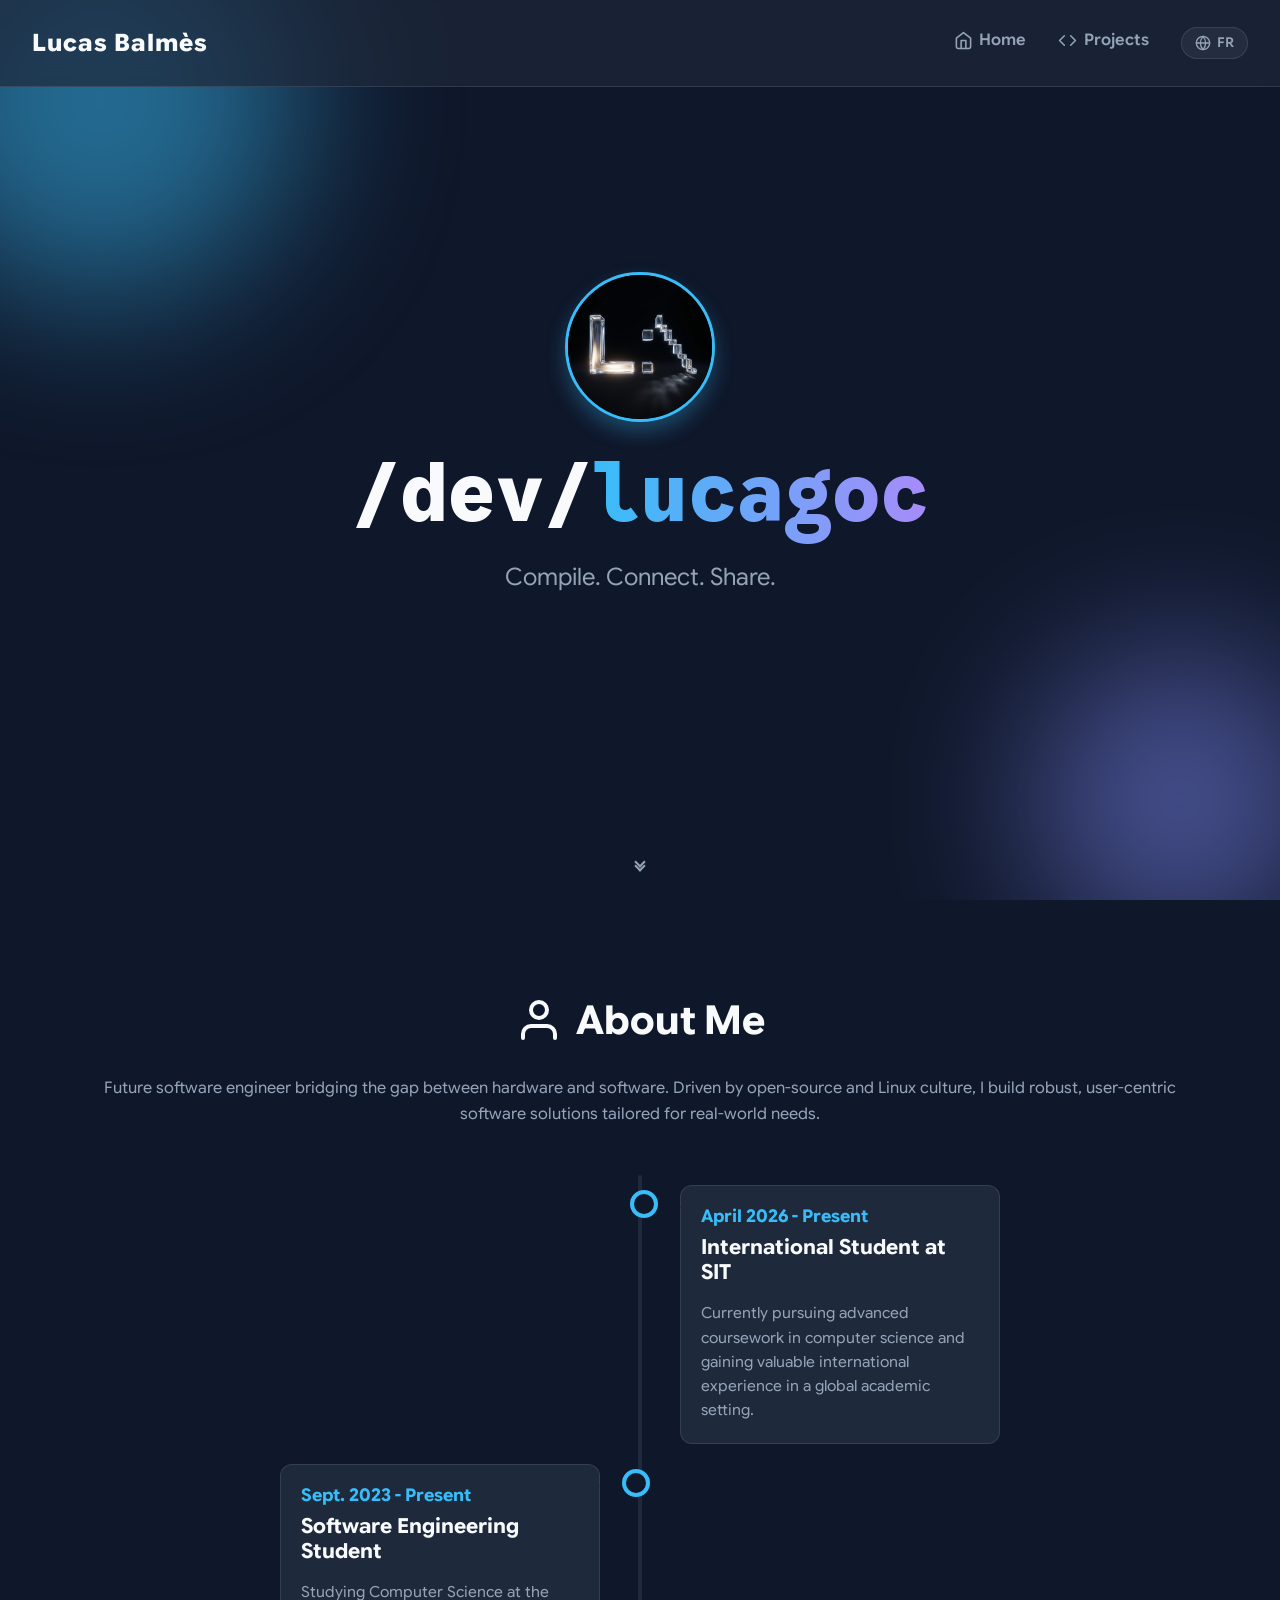
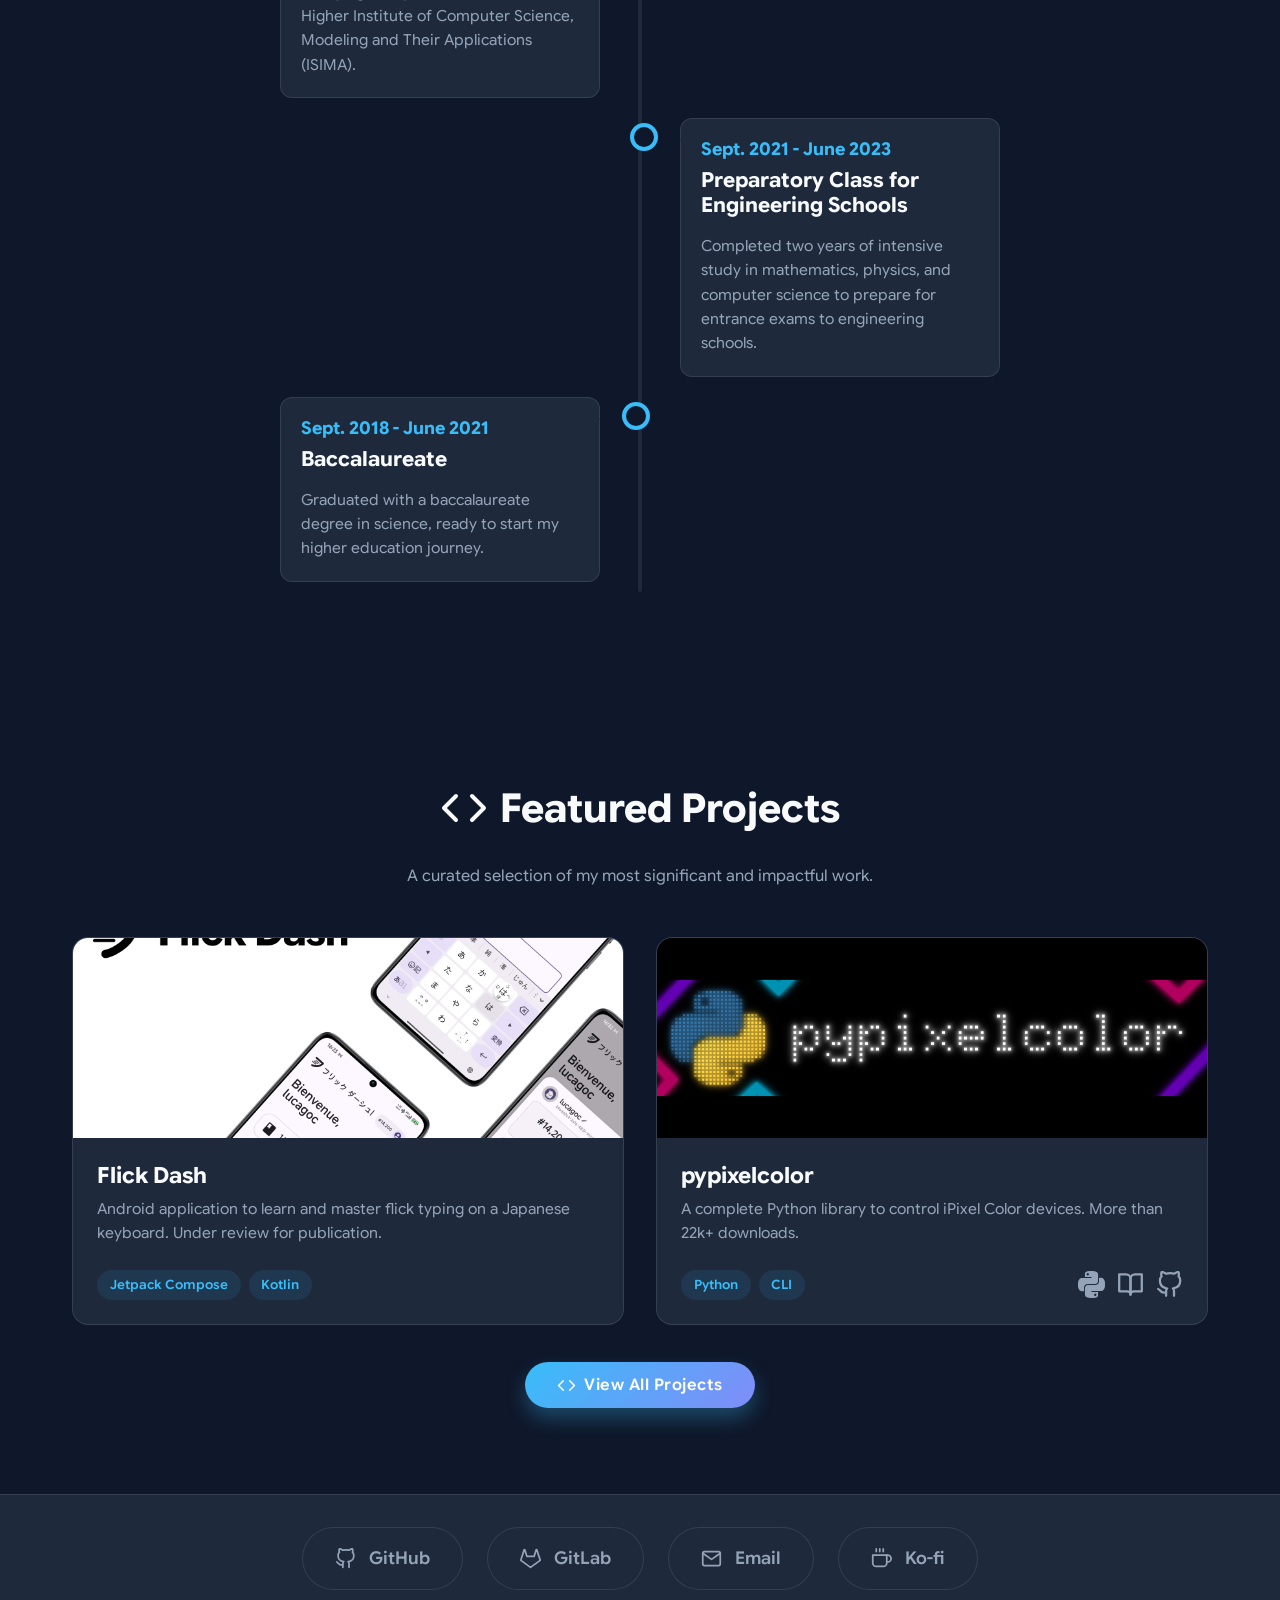
==== index.html @ 3e2747e8 "Removed footer" ====
<!DOCTYPE html>
<html lang="en">

<head>
    <meta charset="UTF-8">
    <meta name="viewport" content="width=device-width, initial-scale=1.0">
    <title>Lucas Balmès - Portfolio</title>
    <link rel="icon" type="image/png" href="assets/favicon/favicon.png">
    <link rel="stylesheet" href="assets/css/base.css">
    <link rel="stylesheet" href="assets/css/animations.css">
    <!-- Components -->
    <link rel="stylesheet" href="assets/css/components/icons.css">
    <link rel="stylesheet" href="assets/css/components/navbar.css">
    <link rel="stylesheet" href="assets/css/components/social-links.css">
    <link rel="stylesheet" href="assets/css/components/footer.css">
    <link rel="stylesheet" href="assets/css/components/button.css">
    <link rel="stylesheet" href="assets/css/components/arrows.css">
    <link rel="stylesheet" href="assets/css/components/timeline.css">
    <link rel="stylesheet" href="assets/css/components/project-card.css">
    <!-- Pages -->
    <link rel="stylesheet" href="assets/css/pages/home.css">
    <link rel="stylesheet" href="assets/css/pages/projects.css">
    <!-- Translation -->
    <script src="assets/js/i18n.js" defer></script>
</head>

<body>
    <header class="navbar">
        <a href="index.html" class="logo">Lucas Balmès</a>
        <nav>
            <ul class="nav-links">
                <li><a href="#hero"><span class="icon icon-home"></span><span data-i18n="nav-home">Home</span></a></li>
                <li><a href="projects.html"><span class="icon icon-projects"></span><span
                            data-i18n="nav-projects">Projects</span></a></li>
                <li>
                    <button id="lang-switch" class="lang-switch-btn" aria-label="Toggle language">
                        <span class="icon icon-globe"></span>
                        <span class="lang-text">FR</span>
                    </button>
                </li>
            </ul>
        </nav>
    </header>

    <main>
        <!-- HERO -->
        <section class="hero" id="hero">
            <div class="hero-content">
                <div class="profile-pic-container fade-in">
                    <div class="profile-pic-card">
                        <img src="assets/img/pfp.jpg" alt="Lucas Balmès Profile Picture" class="profile-pic front">
                        <img src="assets/img/grace.png" alt="Grace" class="profile-pic back">
                    </div>
                </div>
                <h1 class="fade-in">/dev/<span class="highlight">lucagoc</span>
                </h1>
                <p class="slide-up" data-i18n="hero-subtitle">Turning software into a playground where pixels meet
                    soldered circuits.</p>
            </div>

            <!-- Scroll Down Indicator -->
            <div class="scroll-down fade-in">
                <a href="#about" aria-label="Scroll Down">
                    <span class="arrows">
                        <span></span>
                        <span></span>
                    </span>
                </a>
            </div>

            <!-- Animated background elements -->
            <div class="bg-shape shape1"></div>
            <div class="bg-shape shape2"></div>
        </section>

        <!-- ABOUT ME -->
        <section id="about" class="section">
            <h2 class="section-title"><span class="icon icon-about"></span><span data-i18n="about-title">About Me</span>
            </h2>
            <p class="section-subtitle" data-i18n="about-subtitle">Software engineering student bridging the gap between
                raw hardware and elegant code. Powered by Linux, open-source values, and a serious arcade rhythm game
                addiction, I believe the best tech is accessible and shared. Whether I'm deep into system kernels or
                humanizing complex technical systems, I love to build cool, tactile stuff for real people, keeping the
                user at the heart of the experience.</p>
            <div class="timeline">
                <div class="timeline-item right">
                    <div class="timeline-content">
                        <h3 data-i18n="timeline-date-1">April 2026 - Present</h3>
                        <h4 data-i18n="timeline-title-1">International Student at SIT</h4>
                        <p data-i18n="timeline-desc-1">Currently pursuing advanced coursework in computer science and
                            gaining valuable international experience in a global academic setting.</p>
                    </div>
                </div>
                <div class="timeline-item left">
                    <div class="timeline-content">
                        <h3 data-i18n="timeline-date-2">Sept. 2023 - Present</h3>
                        <h4 data-i18n="timeline-title-2">Software Engineering Student</h4>
                        <p data-i18n="timeline-desc-2">Studying Computer Science at the Higher Institute of Computer
                            Science, Modeling and Their
                            Applications (ISIMA).</p>
                    </div>
                </div>
                <div class="timeline-item right">
                    <div class="timeline-content">
                        <h3 data-i18n="timeline-date-3">Sept. 2021 - June 2023</h3>
                        <h4 data-i18n="timeline-title-3">Preparatory Class for Engineering Schools</h4>
                        <p data-i18n="timeline-desc-3">Completed two years of intensive study in mathematics, physics,
                            and computer science to
                            prepare for entrance exams to engineering schools.</p>
                    </div>
                </div>
                <div class="timeline-item left">
                    <div class="timeline-content">
                        <h3 data-i18n="timeline-date-4">Sept. 2018 - June 2021</h3>
                        <h4 data-i18n="timeline-title-4">Baccalaureate</h4>
                        <p data-i18n="timeline-desc-4">Graduated with a baccalaureate degree in science, ready to start
                            my higher education journey.</p>
                    </div>
                </div>
            </div>
        </section>

        <!-- Featured Projects -->
        <section class="section">
            <h2 class="section-title"><span class="icon icon-projects"></span><span
                    data-i18n="featured-projects-title">Featured Projects</span></h2>
            <p class="section-subtitle" data-i18n="featured-projects-subtitle">A curated selection of my most
                significant and impactful work.</p>
            <div class="projects-grid">

                <!-- Flick Dash -->
                <div class="project-card">
                    <div class="project-image">
                        <img src="assets/img/projects/flick_dash.png" alt="Flick Dash application interface">
                    </div>
                    <div class="project-info">
                        <h3>Flick Dash</h3>
                        <p data-i18n="proj-flick-dash-desc">Android application to learn and master flick typing on
                            a Japanese keyboard. Under review for
                            publication.</p>
                        <div class="tags">
                            <span class="tag">Jetpack Compose</span>
                            <span class="tag">Kotlin</span>
                        </div>
                    </div>
                </div>

                <!-- Pypixelcolor -->
                <div class="project-card">
                    <div class="project-image">
                        <img src="assets/img/projects/pypixelcolor.png" alt="Pypixelcolor project banner">
                    </div>
                    <div class="project-info">
                        <h3>pypixelcolor</h3>
                        <p data-i18n="proj-pypixelcolor-desc">A complete Python library to control iPixel Color devices.
                            More than 22k+ downloads.</p>
                        <div class="tags">
                            <span class="tag">Python</span>
                            <span class="tag">CLI</span>
                            <a href="https://pypi.org/project/pypixelcolor/" target="_blank" rel="noopener noreferrer"
                                class="project-link" aria-label="PyPI"><span class="icon icon-python"></span></a>
                            <a href="https://lucagoc.github.io/pypixelcolor/main/" target="_blank"
                                rel="noopener noreferrer" class="project-link" aria-label="Documentation"><span
                                    class="icon icon-book"></span></a>
                            <a href="https://github.com/lucagoc/pypixelcolor" target="_blank" rel="noopener noreferrer"
                                class="project-link" aria-label="View project"><span
                                    class="icon icon-github"></span></a>
                        </div>
                    </div>
                </div>

            </div>
            <div class="action-container">
                <a href="projects.html" class="btn primary"><span class="icon icon-projects"></span><span
                        data-i18n="view-all-projects">View All Projects</span></a>
            </div>
        </section>
    </main>

    <!-- FOOTER -->
    <footer id="contact">
        <div class="links-grid">
            <a href="https://github.com/lucagoc" class="social-link github">
                <span class="icon icon-github"></span>
                <span class="text">GitHub</span>
            </a>
            <a href="https://gitlab.com/lucagoc" class="social-link gitlab">
                <span class="icon icon-gitlab"></span>
                <span class="text">GitLab</span>
            </a>
            <a href="mailto:lucagoc@pm.me" class="social-link email">
                <span class="icon icon-email"></span>
                <span class="text">Email</span>
            </a>
            <a href="https://ko-fi.com/lucagoc" class="social-link kofi">
                <span class="icon icon-kofi"></span>
                <span class="text">Ko-fi</span>
            </a>
        </div>
    </footer>
</body>

</html>
---- assets/css/base.css ----
@font-face {
    font-family: 'Google Sans Flex';
    src: url('../GoogleSansFlex.ttf') format('truetype');
    font-weight: 100 1000;
    font-style: normal;
    font-display: swap;
}

@font-face {
    font-family: 'Google Sans Code';
    src: url('../GoogleSansCode.ttf') format('truetype');
    font-style: normal;
    font-display: swap;
}


:root {
    /* Color palet */
    --bg-color: #0f172a;
    --surface-color: #1e293b;
    --surface-hover: #334155;
    --text-primary: #f8fafc;
    --text-secondary: #94a3b8;
    --accent-color: #38bdf8;
    --gradient-1: linear-gradient(135deg, #38bdf8, #818cf8);
    --gradient-text: linear-gradient(to right, #38bdf8, #a78bfa);

    /* Glass effects */
    --glass-bg: rgba(30, 41, 59, 0.7);
    --glass-border: rgba(255, 255, 255, 0.1);

    /* Main transition animation */
    --transition: all 0.3s cubic-bezier(0.4, 0, 0.2, 1);
    
    /* Font */
    --font-main: 'Google Sans Flex', -apple-system, BlinkMacSystemFont, 'Segoe UI', Roboto, Helvetica, Arial, sans-serif;
}

* {
    margin: 0;
    padding: 0;
    box-sizing: border-box;
}

html {
    scroll-behavior: smooth;
}

body {
    font-family: var(--font-main);
    background-color: var(--bg-color);
    color: var(--text-primary);
    line-height: 1.6;
    overflow-x: hidden;
}

h1,
h2,
h3,
h4 {
    line-height: 1.2;
    margin-bottom: 1rem;
}

a {
    text-decoration: none;
    color: inherit;
    transition: var(--transition);
}

.highlight {
    background: linear-gradient(to right, var(--accent-color, #38bdf8), #a78bfa, var(--accent-color, #38bdf8));
    background-size: 200% auto;
    -webkit-background-clip: text;
    -webkit-text-fill-color: transparent;
    background-clip: text;
    animation: gradientShift 6s linear infinite reverse;
}

@keyframes gradientShift {
    0% {
        background-position: 0% center;
    }
    100% {
        background-position: 200% center;
    }
}

.section {
    padding: 6rem 2rem;
    max-width: 1200px;
    margin: 0 auto;
}

.section-title {
    font-size: 2.5rem;
    text-align: center;
    margin: 0 auto 4rem auto;
    display: flex;
    align-items: center;
    gap: 0.8rem;
    justify-content: center;
    width: fit-content;
}

/* Utility classes */
.page-content {
    padding-top: 100px;
}

.action-container {
    text-align: center;
    margin-top: 3rem;
}

.section-subtitle {
    text-align: center;
    color: var(--text-secondary);
    margin-top: -2rem;
    margin-bottom: 3rem;
}
---- assets/css/animations.css ----
/* Global Animations */
@keyframes float {
    0% {
        transform: translateY(0px);
    }
    100% {
        transform: translateY(300px);
    }
}

@keyframes fadeIn {
    from {
        opacity: 0;
    }
    to {
        opacity: 1;
    }
}

@keyframes slideUp {
    from {
        opacity: 0;
        transform: translateY(30px);
    }
    to {
        opacity: 1;
        transform: translateY(0);
    }
}

.fade-in {
    animation: fadeIn 1.5s cubic-bezier(0.4, 0, 0.2, 1) forwards;
}

.slide-up {
    opacity: 0;
    animation: slideUp 1s cubic-bezier(0.4, 0, 0.2, 1) 0.5s forwards;
}
---- assets/css/components/icons.css ----
/* Icon styles */
.icon {
    display: inline-block;
    width: 1.2em;
    height: 1.2em;
    background-color: currentColor;
    -webkit-mask: var(--icon-url) no-repeat center / contain;
    mask: var(--icon-url) no-repeat center / contain;
    vertical-align: middle;
}

.btn .icon {
    margin-right: 0.5rem;
}

.icon-home { --icon-url: url('../../icons/home.svg'); }
.icon-projects { --icon-url: url('../../icons/code.svg'); }
.icon-hobbies { --icon-url: url('../../icons/palette.svg'); }
.icon-about { --icon-url: url('../../icons/user.svg'); }
.icon-github { --icon-url: url('../../icons/github.svg'); }
.icon-gitlab { --icon-url: url('../../icons/gitlab.svg'); }
.icon-email { --icon-url: url('../../icons/mail.svg'); }
.icon-kofi { --icon-url: url('../../icons/coffee.svg'); }
.icon-blog { --icon-url: url('../../icons/pen.svg'); }
.icon-gamepad { --icon-url: url('../../icons/play.svg'); }
.icon-terminal { --icon-url: url('../../icons/terminal.svg'); }
.icon-edit { --icon-url: url('../../icons/edit.svg'); }
.icon-camera { --icon-url: url('../../icons/camera.svg'); }
.icon-zap { --icon-url: url('../../icons/zap.svg'); }
.icon-book { --icon-url: url('../../icons/book.svg'); }
.icon-music { --icon-url: url('../../icons/music.svg'); }
.icon-file { --icon-url: url('../../icons/file.svg'); }
.icon-python { --icon-url: url('../../icons/python.svg'); }
.icon-youtube { --icon-url: url('../../icons/youtube.svg'); }
.icon-globe { --icon-url: url('../../icons/globe.svg'); }
---- assets/css/components/navbar.css ----
/* Navigation */
.navbar {
    position: fixed;
    top: 0;
    left: 0;
    width: 100%;
    padding: 1.5rem 2rem;
    display: flex;
    justify-content: space-between;
    align-items: center;
    background: var(--glass-bg);
    backdrop-filter: blur(10px);
    -webkit-backdrop-filter: blur(10px);
    border-bottom: 1px solid var(--glass-border);
    z-index: 1000;
}

.logo {
    font-size: 1.5rem;
    font-weight: 800;
    color: var(--text-primary);
    letter-spacing: 1px;
}

.nav-links {
    list-style: none;
    display: flex;
    gap: 2rem;
    align-items: center;
}

.nav-links a {
    font-weight: 600;
    color: var(--text-secondary);
    position: relative;
    display: inline-flex;
    align-items: center;
    gap: 0.4rem;
}

.nav-links a:hover {
    color: var(--text-primary);
}

.nav-links a::after {
    content: '';
    position: absolute;
    bottom: -5px;
    left: 0;
    width: 0;
    height: 2px;
    background: var(--accent-color);
    transition: var(--transition);
}

.nav-links a:hover::after {
    width: 100%;
}

.lang-switch-btn {
    background: rgba(255, 255, 255, 0.05);
    border: 1px solid var(--glass-border);
    border-radius: 20px;
    padding: 0.4rem 0.8rem;
    cursor: pointer;
    font-weight: 600;
    color: var(--text-secondary);
    display: inline-flex;
    align-items: center;
    gap: 0.4rem;
    font-family: inherit;
    font-size: 0.85rem;
    transition: var(--transition);
}

.lang-switch-btn:hover {
    color: var(--text-primary);
    background: rgba(255, 255, 255, 0.1);
    border-color: var(--accent-color);
    box-shadow: 0 0 10px rgba(56, 189, 248, 0.2);
    transform: translateY(-1px);
}


@media screen and (max-width: 768px) {
    .navbar {
        flex-direction: column;
        gap: 1rem;
        padding: 1rem;
    }

    .nav-links {
        gap: 1rem;
        font-size: 0.9rem;
    }
}
---- assets/css/components/social-links.css ----
/* External Links Section */
.links-grid {
    display: flex;
    flex-wrap: wrap;
    justify-content: center;
    gap: 1.5rem;
}

.social-link {
    display: flex;
    align-items: center;
    gap: 0.8rem;
    padding: 1rem 2rem;
    background: var(--surface-color);
    border-radius: 50px;
    font-weight: 600;
    font-size: 1.1rem;
    border: 1px solid var(--glass-border);
    overflow: hidden;
    position: relative;
    z-index: 1;
}

.social-link::before {
    content: '';
    position: absolute;
    top: 0;
    left: 0;
    width: 0;
    height: 100%;
    background: var(--gradient-1);
    z-index: -1;
    transition: width 0.3s ease;
}

.social-link:hover::before {
    width: 100%;
}

.social-link:hover {
    color: white;
    border-color: transparent;
    transform: translateY(-3px);
    box-shadow: 0 10px 20px rgba(0, 0, 0, 0.2);
}

@media screen and (max-width: 768px) {
    .social-link {
        width: 100%;
        justify-content: center;
    }
}
---- assets/css/components/footer.css ----
footer {
    text-align: center;
    padding: 2rem;
    background: var(--surface-color);
    border-top: 1px solid var(--glass-border);
    color: var(--text-secondary);
}
---- assets/css/components/button.css ----
/* Button Component */
.btn {
    padding: 0.8rem 2rem;
    border-radius: 50px;
    font-weight: 600;
    letter-spacing: 0.5px;
    cursor: pointer;
    border: none;
}

.btn.primary {
    background: var(--gradient-1);
    color: white;
    box-shadow: 0 10px 20px rgba(56, 189, 248, 0.3);
}

.btn.primary:hover {
    transform: translateY(-3px);
    box-shadow: 0 15px 25px rgba(56, 189, 248, 0.4);
}
---- assets/css/components/arrows.css ----
.scroll-down {
    position: absolute;
    bottom: 2rem;
    left: 50%;
    transform: translateX(-50%);
    display: flex;
    flex-direction: column;
    align-items: center;
    gap: 0.5rem;
    z-index: 10;
}

@keyframes arrows-bounce {
    0%, 100% {
        transform: rotate(45deg) translate(0, 0);
        opacity: 0.3;
        border-color: var(--text-secondary);
    }
    50% {
        transform: rotate(45deg) translate(2px, 2px);
        opacity: 1;
        border-color: var(--accent-color);
    }
}

.arrows {
    display: flex;
    flex-direction: column;
    align-items: center;
}

.arrows span {
    display: block;
    width: 8px;
    height: 8px;
    border-right: 2px solid var(--text-secondary);
    border-bottom: 2px solid var(--text-secondary);
    transform: rotate(45deg);
    margin: -2px;
    animation: arrows-bounce 1.6s ease-in-out infinite;
}

.arrows span:nth-child(2) {
    animation-delay: 0.2s;
}
---- assets/css/components/timeline.css ----
/* About - Timeline Section */
.timeline {
    position: relative;
    max-width: 800px;
    margin: 0 auto;
}

/* Center Line */
.timeline::after {
    content: '';
    position: absolute;
    width: 4px;
    background: var(--surface-color);
    top: 0;
    bottom: 0;
    left: 50%;
    margin-left: -2px;
    border-radius: 2px;
}

.timeline-item {
    padding: 10px 40px;
    position: relative;
    background-color: inherit;
    width: 50%;
}

/* Dots */
.timeline-item::after {
    content: '';
    position: absolute;
    width: 20px;
    height: 20px;
    right: -10px;
    background-color: var(--bg-color);
    border: 4px solid var(--accent-color);
    top: 15px;
    border-radius: 50%;
    z-index: 1;
    transition: var(--transition);
}

.left {
    left: 0;
}

.right {
    left: 50%;
}

.left::before {
    content: "";
    height: 0;
    position: absolute;
    top: 22px;
    width: 0;
    z-index: 1;
    right: 30px;
    border: 10px solid transparent;
    border-left-color: var(--surface-color);
}

.right::before {
    content: "";
    height: 0;
    position: absolute;
    top: 22px;
    width: 0;
    z-index: 1;
    left: 30px;
    border: 10px solid transparent;
    border-right-color: var(--surface-color);
}

.right::after {
    left: -10px;
}

.timeline-content {
    padding: 20px;
    background-color: var(--surface-color);
    border-radius: 12px;
    border: 1px solid var(--glass-border);
    transition: var(--transition);
}

.timeline-content:hover {
    transform: translateY(-5px);
    box-shadow: 0 10px 30px rgba(0, 0, 0, 0.3);
    border-color: var(--accent-color);
}

.timeline-item:hover::after {
    background-color: var(--accent-color);
    box-shadow: 0 0 15px var(--accent-color);
}

.timeline-content h3 {
    color: var(--accent-color);
    font-size: 1.1rem;
    margin-bottom: 0.5rem;
}

.timeline-content h4 {
    font-size: 1.3rem;
    margin-bottom: 1rem;
}

.timeline-content p {
    color: var(--text-secondary);
    font-size: 0.95rem;
}

@media screen and (max-width: 768px) {
    .timeline::after {
        left: 31px;
    }

    .timeline-item {
        width: 100%;
        padding-left: 70px;
        padding-right: 25px;
    }

    .timeline-item::before {
        left: 60px;
        border: 10px solid transparent;
        border-right-color: var(--surface-color);
    }

    .left::after,
    .right::after {
        left: 21px;
    }

    .right {
        left: 0%;
    }
}
---- assets/css/components/project-card.css ----
/* Project Card */
.project-card {
    display: flex;
    flex-direction: column;
    height: 100%;
    background: var(--surface-color);
    border-radius: 16px;
    overflow: hidden;
    border: 1px solid var(--glass-border);
    transition: var(--transition);
}

.project-card:hover {
    transform: translateY(-10px);
    box-shadow: 0 20px 40px rgba(0, 0, 0, 0.4);
    border-color: rgba(56, 189, 248, 0.3);
}

.project-image {
    width: 100%;
    height: 200px;
    background: #2a364b;
    display: flex;
    align-items: center;
    justify-content: center;
    color: var(--text-secondary);
    font-style: italic;
    overflow: hidden;
}

.project-image img {
    width: 100%;
    height: 100%;
    object-fit: cover;
    transition: transform 0.5s ease;
}

.project-card:hover .project-image img {
    transform: scale(1.05);
}

.project-info {
    padding: 1.5rem;
    display: flex;
    flex-direction: column;
    flex-grow: 1;
}

.project-info h3 {
    font-size: 1.4rem;
    margin: 0 0 0.5rem 0;
}

.project-link {
    color: var(--text-secondary);
    transition: var(--transition);
    display: flex;
    align-items: center;
    justify-content: center;
    font-size: 1.4rem;
}

.project-link:first-of-type {
    margin-left: auto;
}

.project-link ~ .project-link {
    margin-left: 0.25rem;
}

.project-link:hover {
    color: var(--accent-color);
}

.project-info p {
    color: var(--text-secondary);
    font-size: 0.95rem;
    margin: 0 0 1.5rem 0;
}

.tags {
    display: flex;
    gap: 0.5rem;
    flex-wrap: wrap;
    align-items: center;
    margin-top: auto;
}

.tag {
    background: rgba(56, 189, 248, 0.1);
    color: var(--accent-color);
    padding: 0.3rem 0.8rem;
    border-radius: 20px;
    font-size: 0.8rem;
    font-weight: 600;
}

/* Blurred Confidential Projects */
.project-card.blurred {
    position: relative;
    pointer-events: none;
    user-select: none;
}

.project-card.blurred .project-image,
.project-card.blurred .project-info {
    filter: blur(10px);
    opacity: 0.5;
}

.project-badge {
    display: none;
}

.project-card.blurred .project-badge {
    display: flex;
    align-items: center;
    justify-content: center;
    position: absolute;
    top: 50%;
    left: 50%;
    transform: translate(-50%, -50%);
    z-index: 10;
    background: rgba(15, 23, 42, 0.9);
    color: var(--text-primary);
    padding: 0.6rem 1.2rem;
    border-radius: 30px;
    font-size: 0.85rem;
    font-weight: 700;
    border: 1px solid rgba(255, 255, 255, 0.1);
    box-shadow: 0 4px 15px rgba(0, 0, 0, 0.5);
    letter-spacing: 0.05em;
    text-transform: uppercase;
    white-space: nowrap;
}
---- assets/css/pages/home.css ----
/* Hero Section */
.hero {
    min-height: 100vh;
    display: flex;
    align-items: center;
    justify-content: center;
    padding: 0 2rem;
    position: relative;
    overflow: hidden;
}

.hero-content {
    text-align: center;
    z-index: 10;
}

.profile-pic-container {
    width: 150px;
    height: 150px;
    margin: 0 auto 1.5rem auto;
    perspective: 1000px;
}

.profile-pic-card {
    width: 100%;
    height: 100%;
    position: relative;
    transform-style: preserve-3d;
    transition: transform 0.6s cubic-bezier(0.4, 0, 0.2, 1);
    cursor: pointer;
}

.profile-pic-card.flipped {
    transform: rotateY(180deg);
}

.profile-pic {
    width: 100% !important;
    height: 100% !important;
    border-radius: 50%;
    object-fit: cover;
    border: 3px solid var(--accent-color, #38bdf8);
    box-shadow: 0 10px 20px rgba(56, 189, 248, 0.3);
    position: absolute;
    top: 0;
    left: 0;
    backface-visibility: hidden;
    -webkit-backface-visibility: hidden;
    margin-bottom: 0 !important;
}

.profile-pic.front {
    z-index: 2;
    transform: rotateY(0deg);
}

.profile-pic.back {
    transform: rotateY(180deg);
}

.hero h1 {
    font-family: 'Google Sans Code', monospace;
    font-size: clamp(3rem, 8vw, 5rem);
    font-weight: 800;
}

.hero p {
    font-size: clamp(1.2rem, 3vw, 1.5rem);
    color: var(--text-secondary);
    margin-bottom: 2rem;
}

/* Background Shapes */
.bg-shape {
    position: absolute;
    border-radius: 50%;
    filter: blur(80px);
    z-index: 1;
    opacity: 0.5;
    animation: float 10s infinite alternate ease-in-out;
}

.shape1 {
    width: 400px;
    height: 400px;
    background: #38bdf8;
    top: -100px;
    left: -100px;
}

.shape2 {
    width: 300px;
    height: 300px;
    background: #818cf8;
    bottom: -50px;
    right: -50px;
    animation-delay: -5s;
}
---- assets/css/pages/projects.css ----
/* Projects Section */
.projects-grid {
    display: grid;
    grid-template-columns: repeat(auto-fit, minmax(300px, 1fr));
    gap: 2rem;
}

.projects-container {
    max-width: 1200px;
    margin: 0 auto;
}
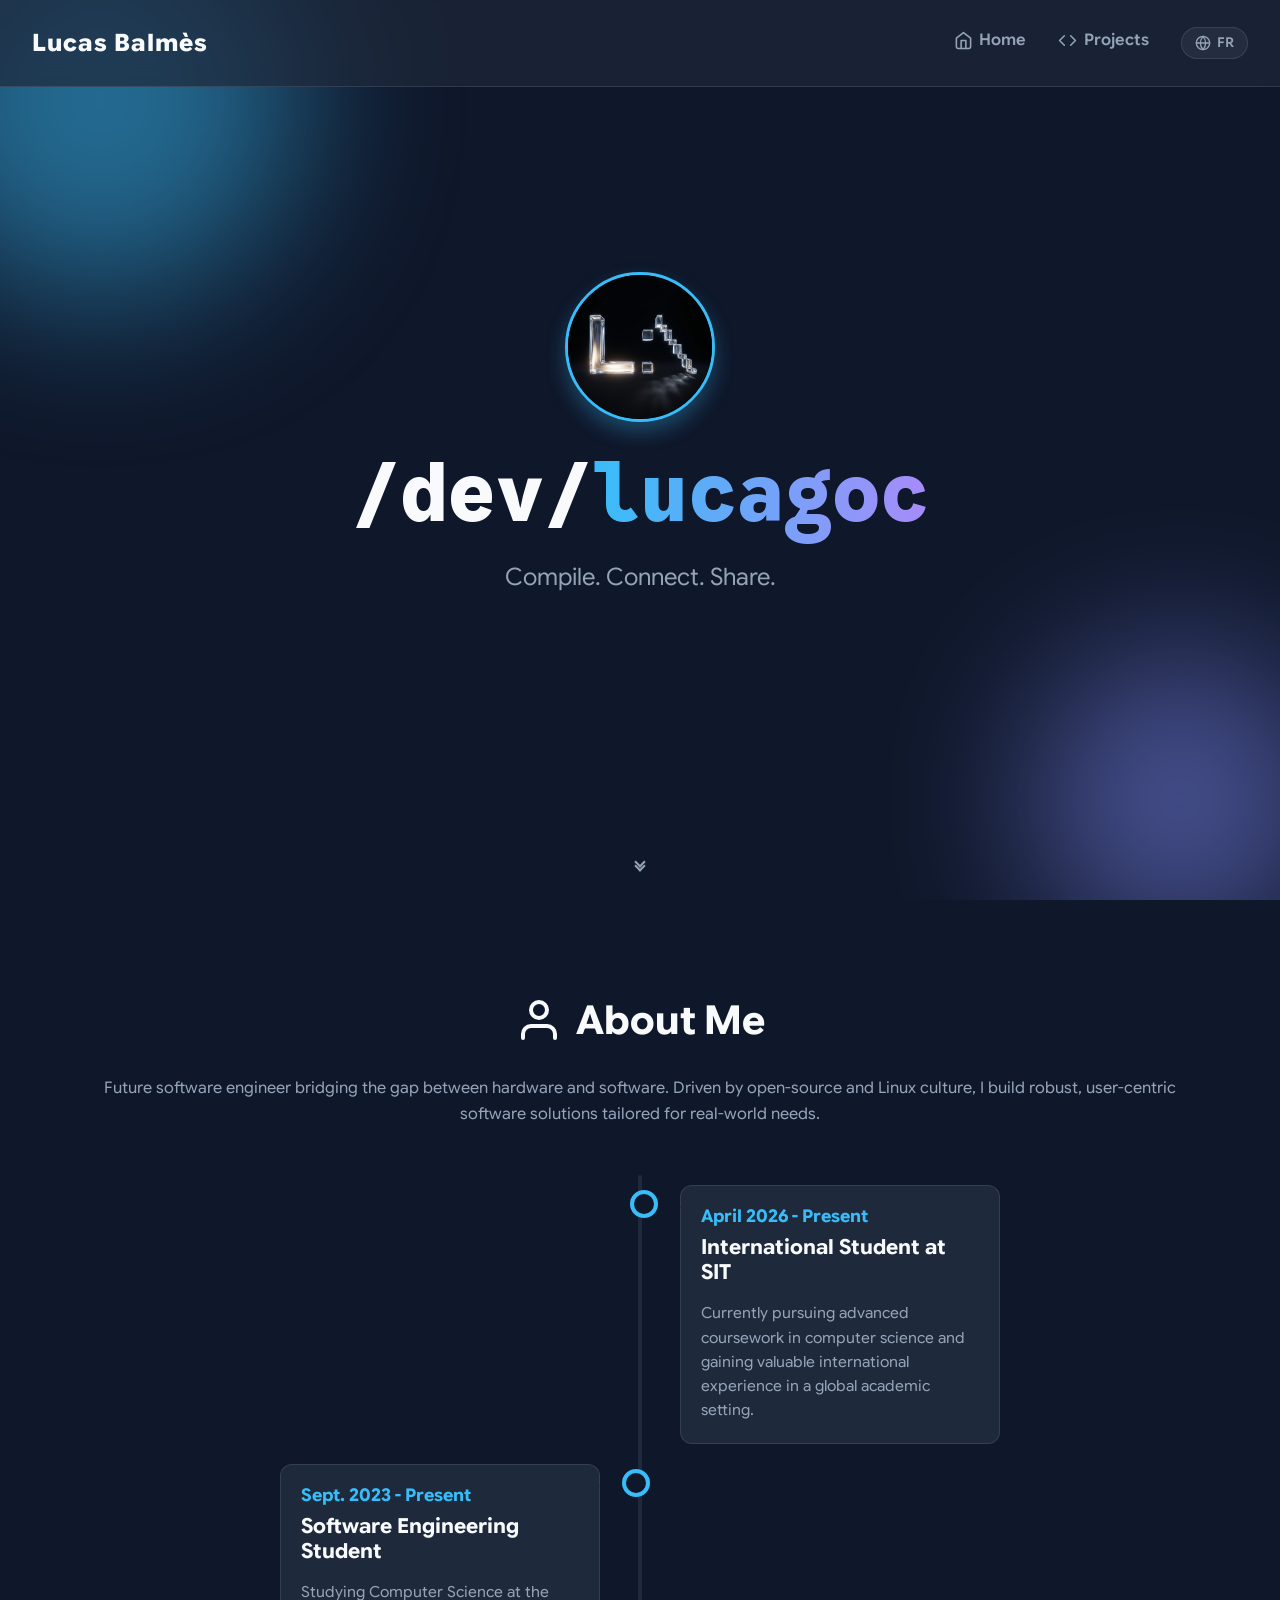
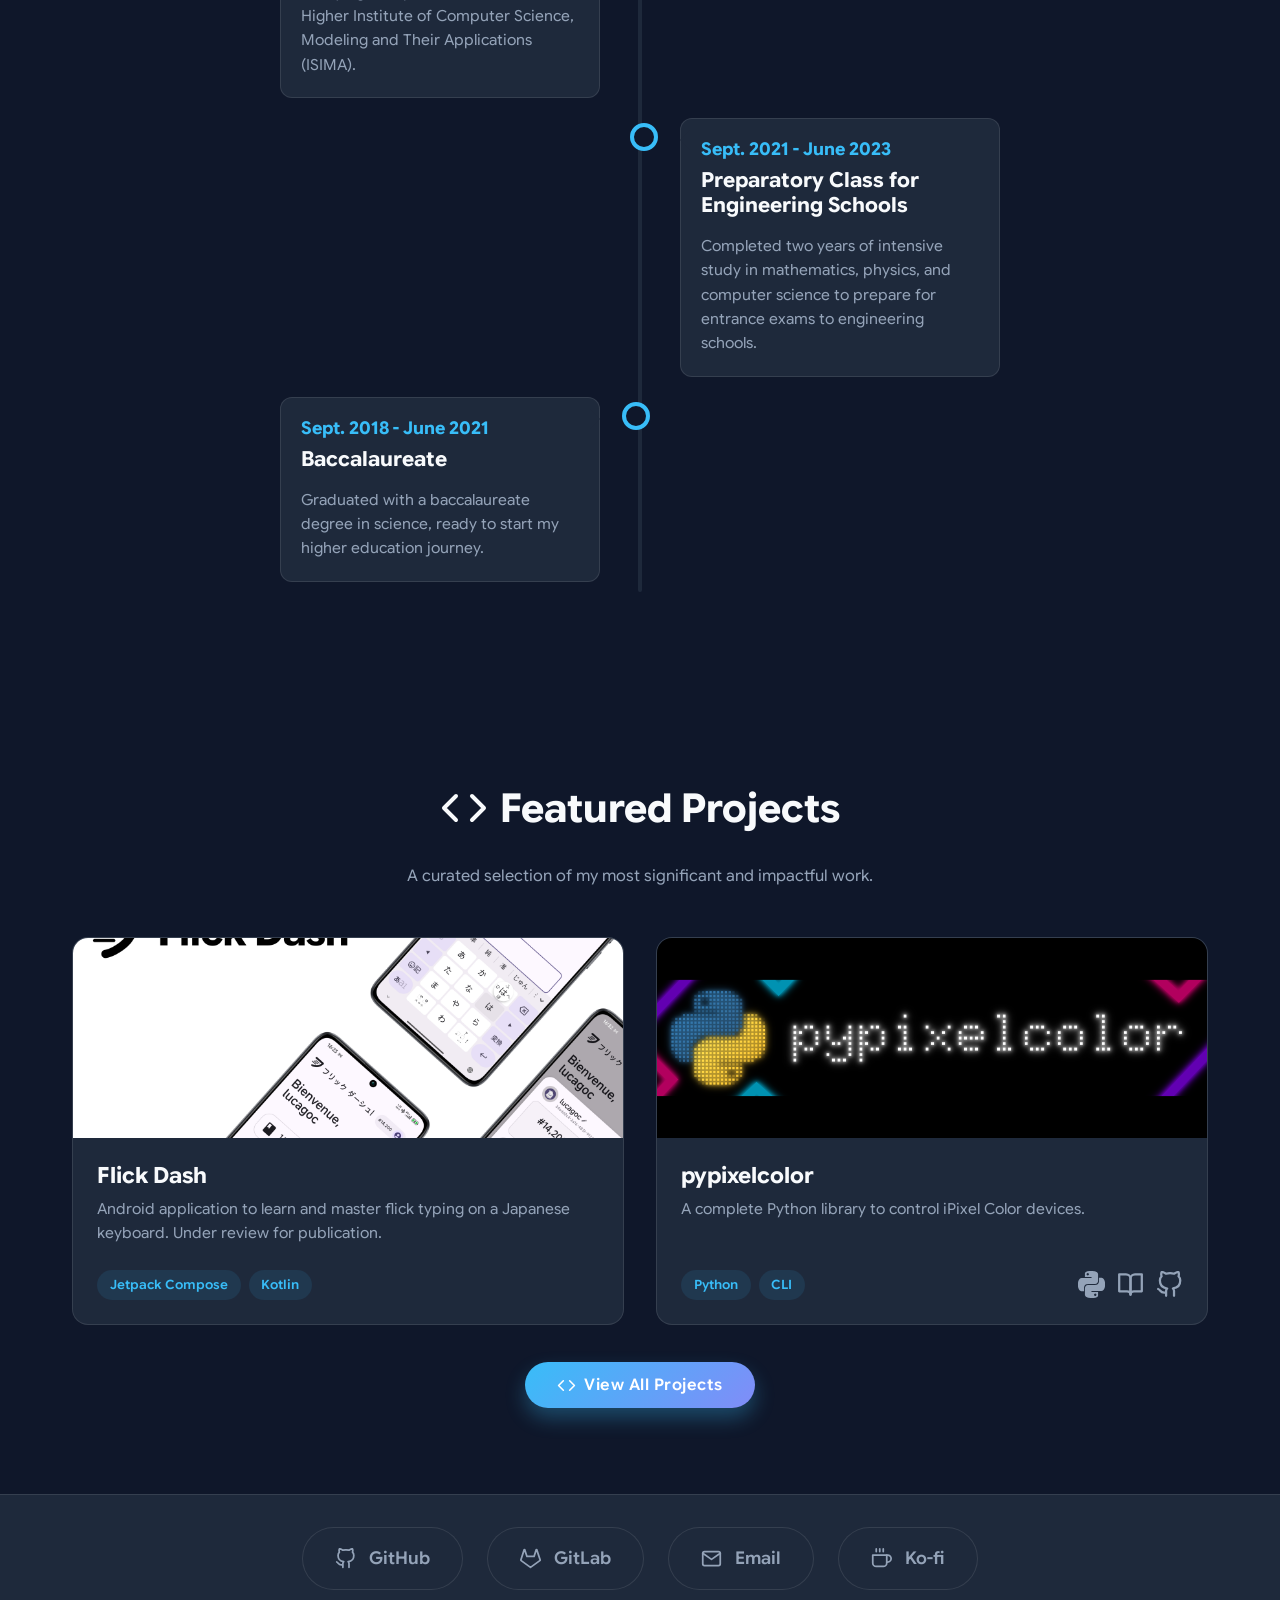
==== commit 9bc5dbff: "Removed dl mention" ====
--- a/index.html
+++ b/index.html
@@ -152,8 +152,7 @@
                     </div>
                     <div class="project-info">
                         <h3>pypixelcolor</h3>
-                        <p data-i18n="proj-pypixelcolor-desc">A complete Python library to control iPixel Color devices.
-                            More than 22k+ downloads.</p>
+                        <p data-i18n="proj-pypixelcolor-desc">A complete Python library to control iPixel Color devices.</p>
                         <div class="tags">
                             <span class="tag">Python</span>
                             <span class="tag">CLI</span>
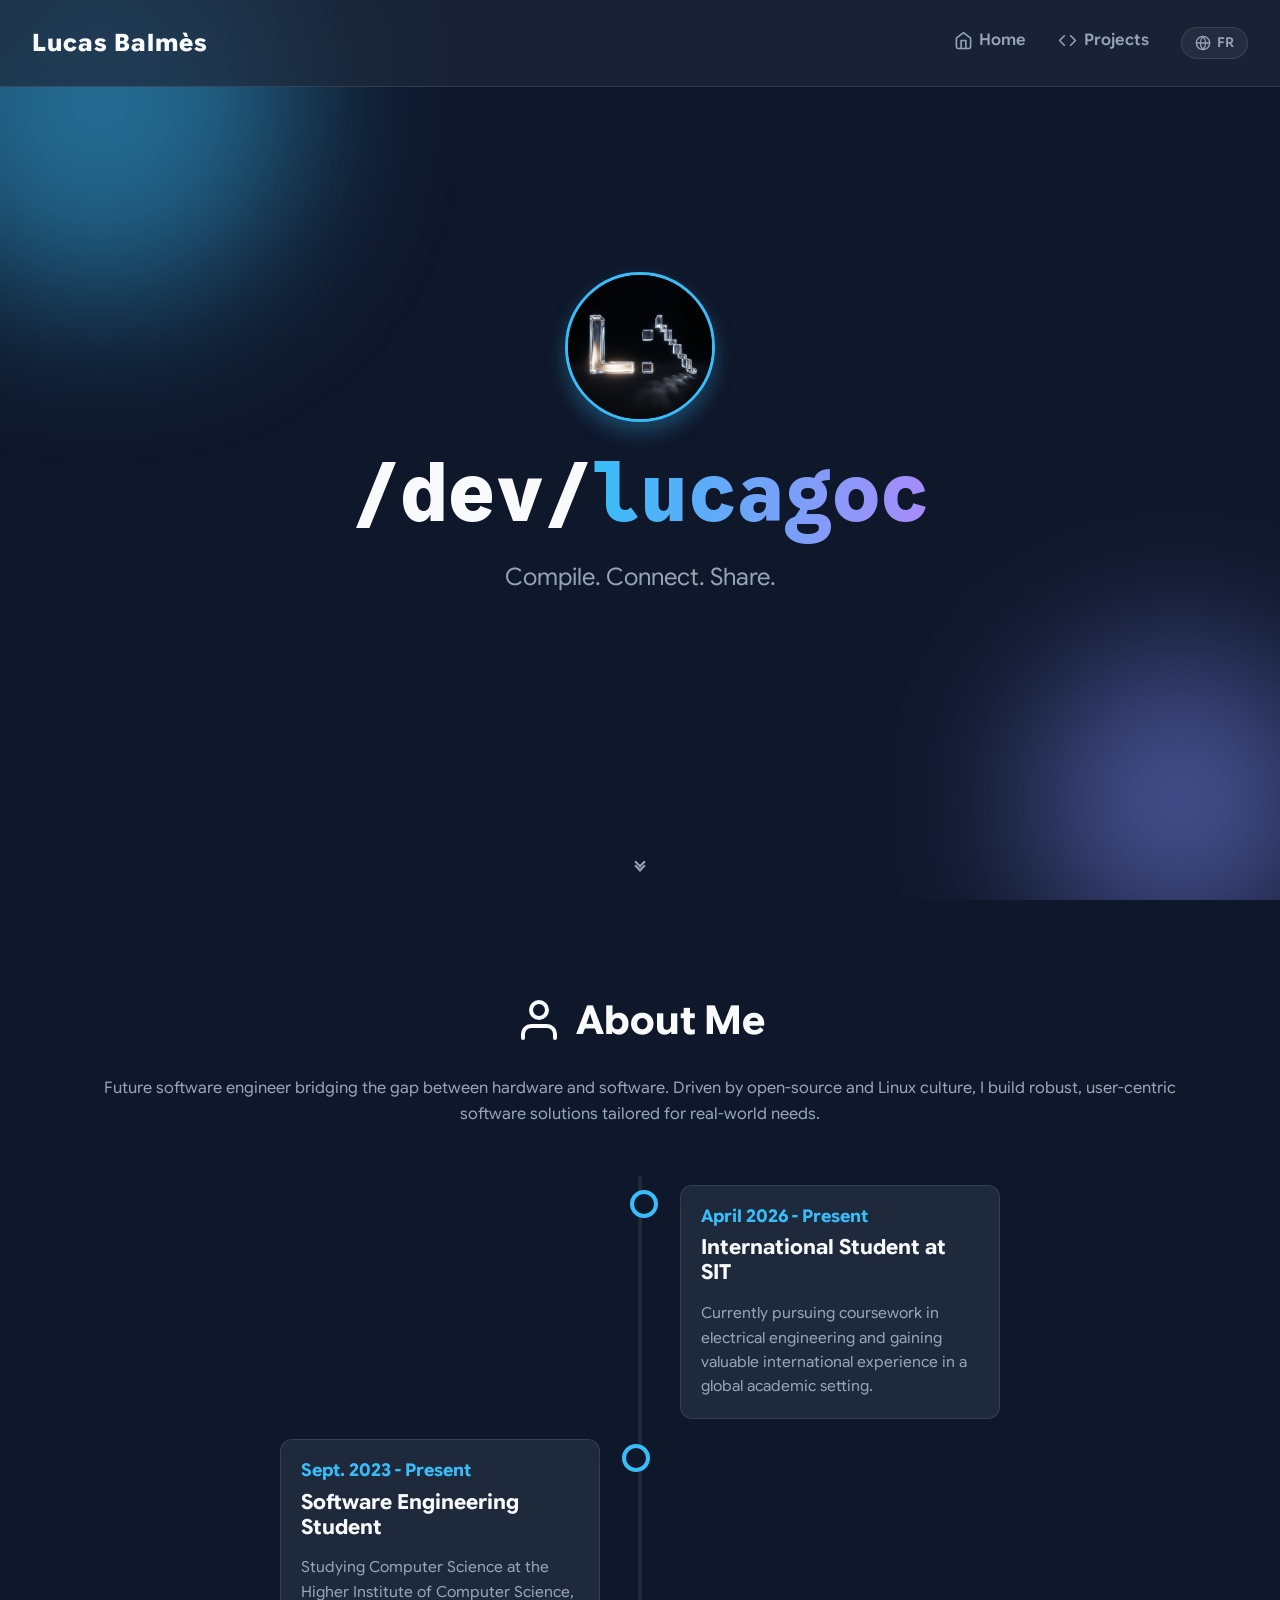
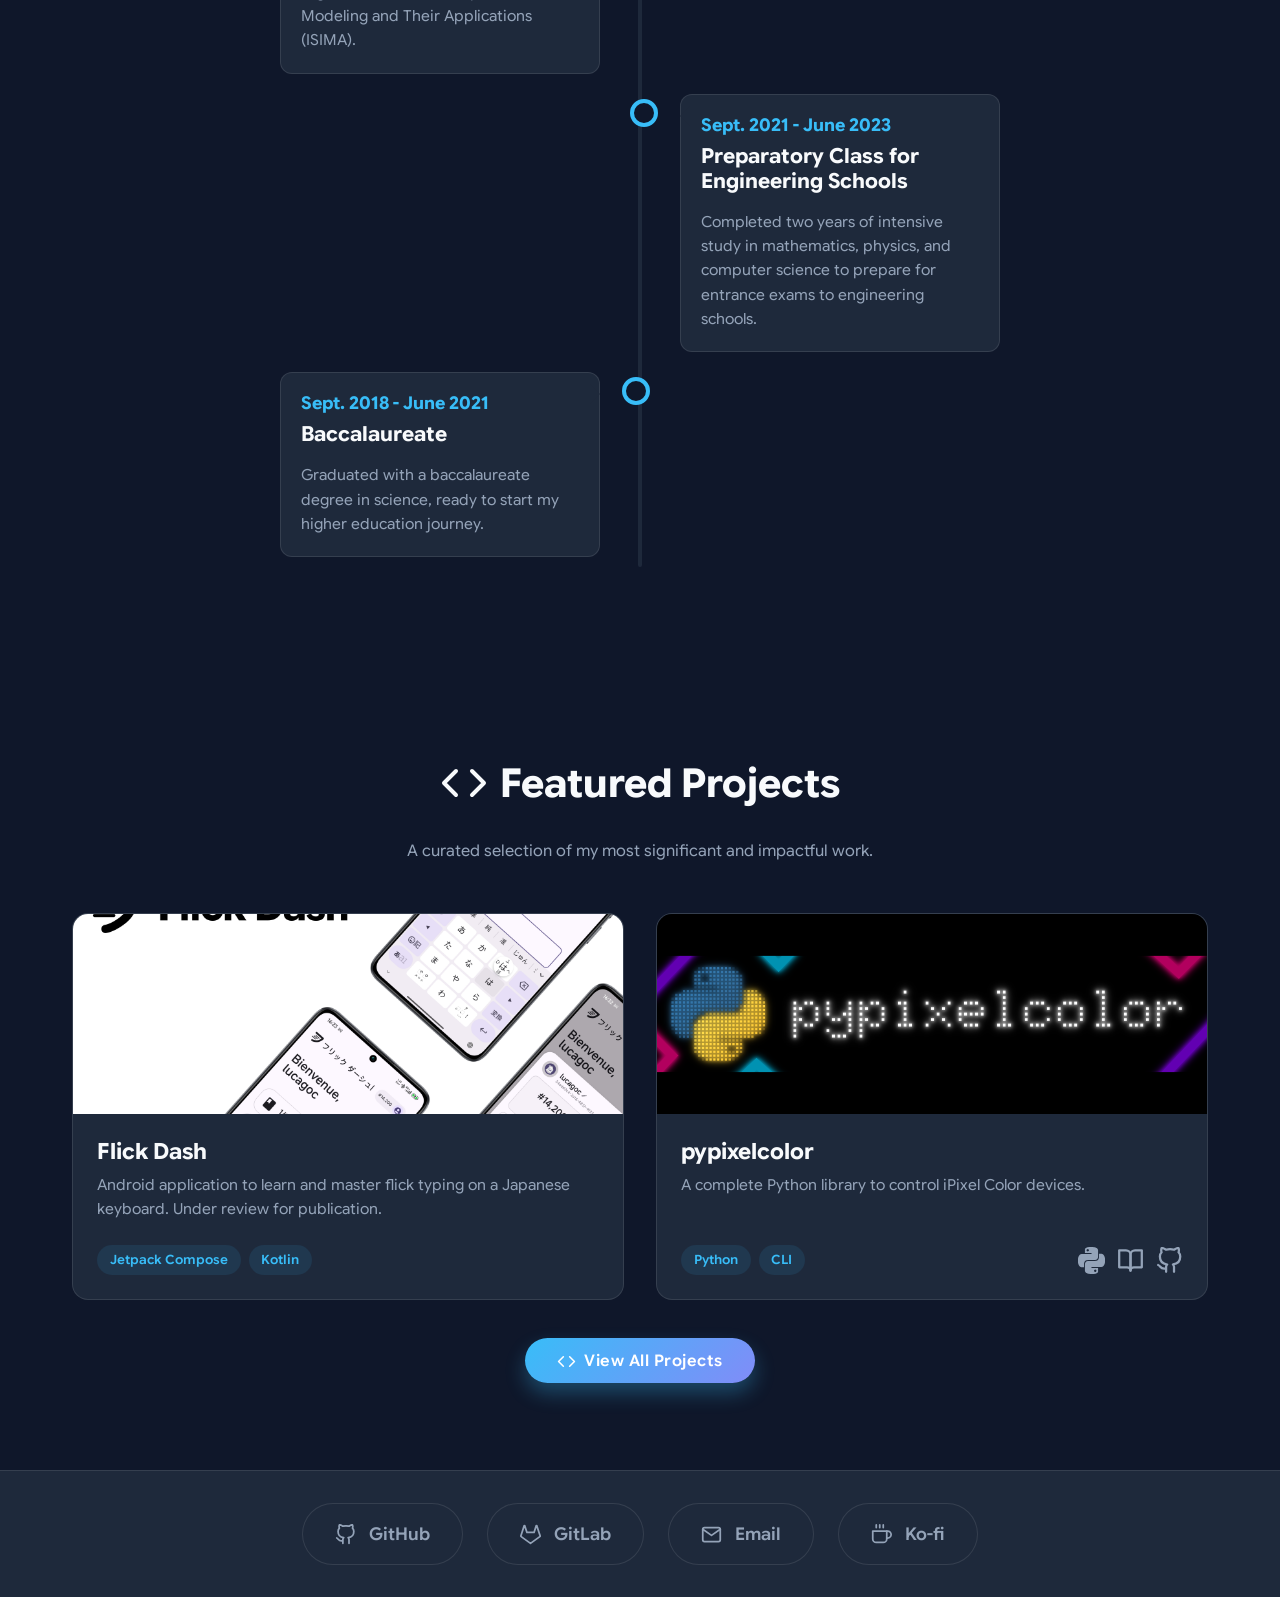
==== commit 0b377c2d: "trad fix" ====
--- a/index.html
+++ b/index.html
@@ -87,7 +87,7 @@
                     <div class="timeline-content">
                         <h3 data-i18n="timeline-date-1">April 2026 - Present</h3>
                         <h4 data-i18n="timeline-title-1">International Student at SIT</h4>
-                        <p data-i18n="timeline-desc-1">Currently pursuing advanced coursework in computer science and
+                        <p data-i18n="timeline-desc-1">Currently pursuing coursework in electrical engineering and
                             gaining valuable international experience in a global academic setting.</p>
                     </div>
                 </div>
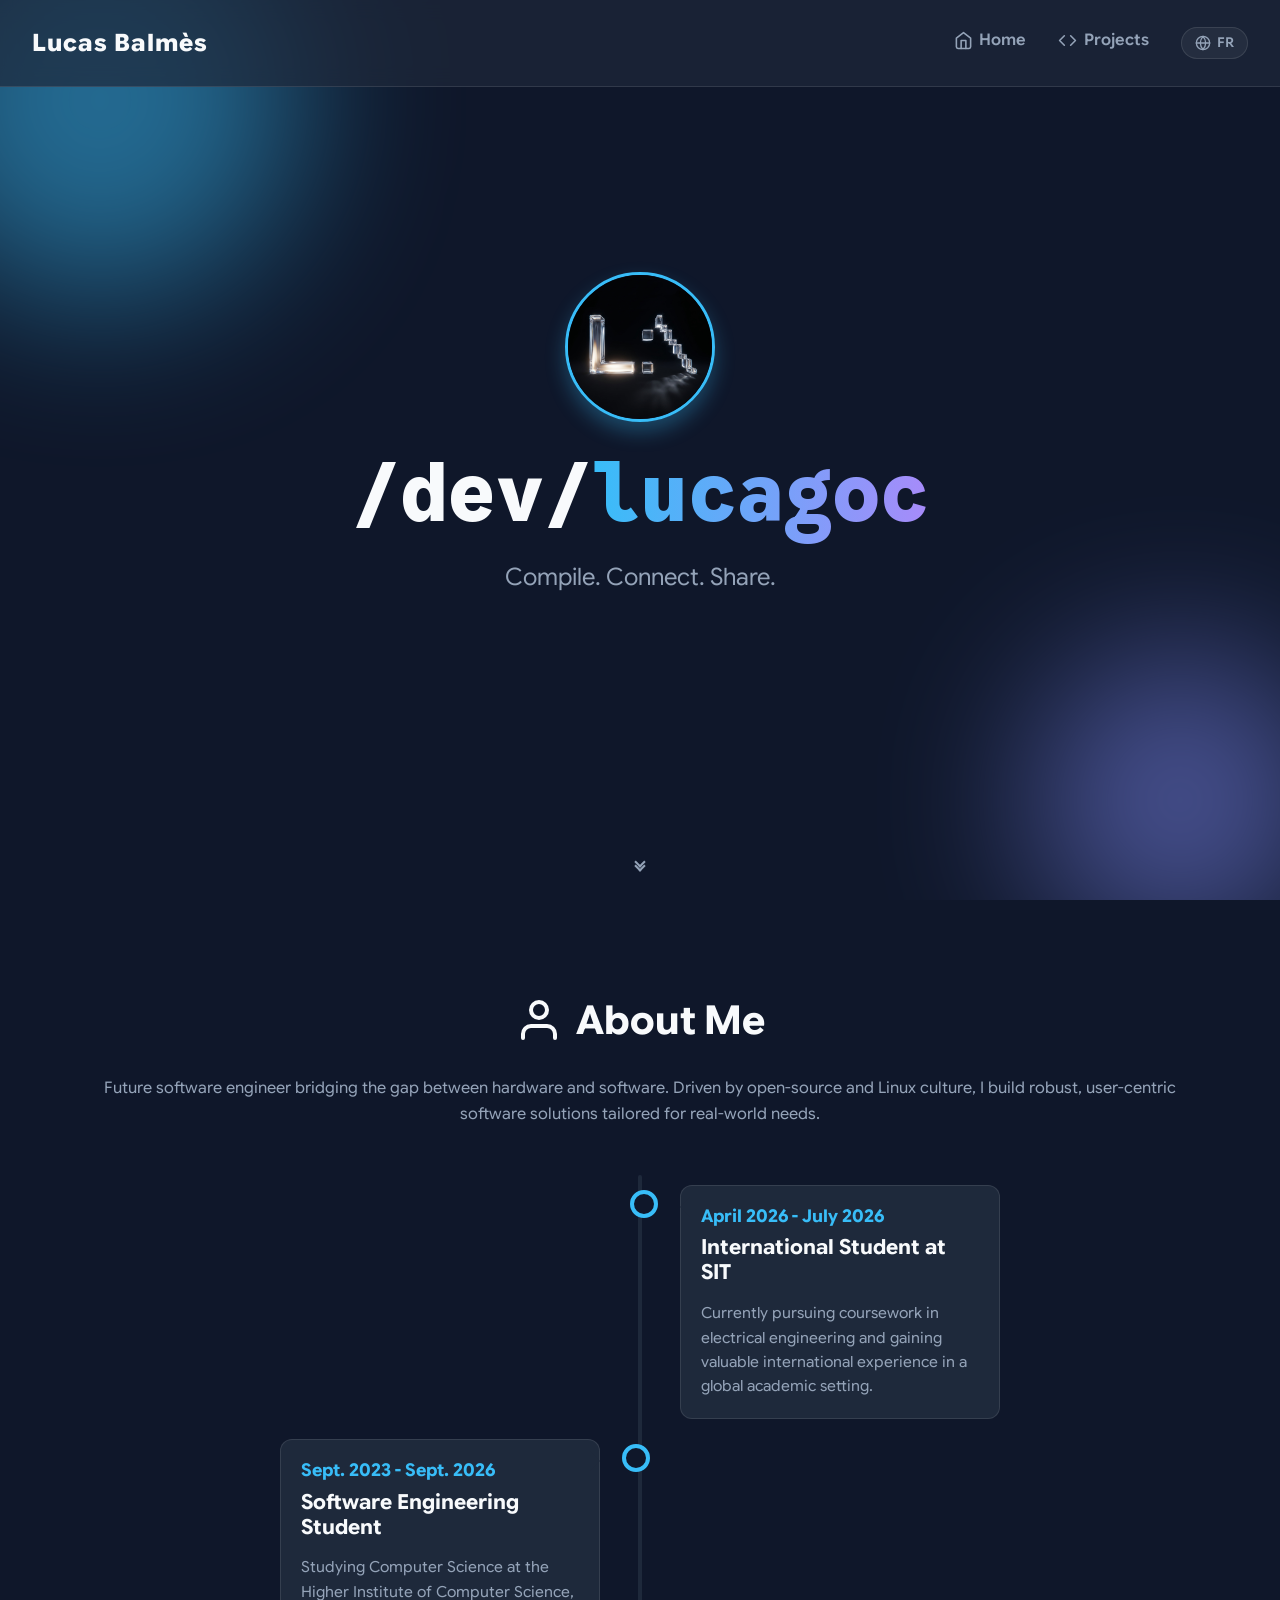
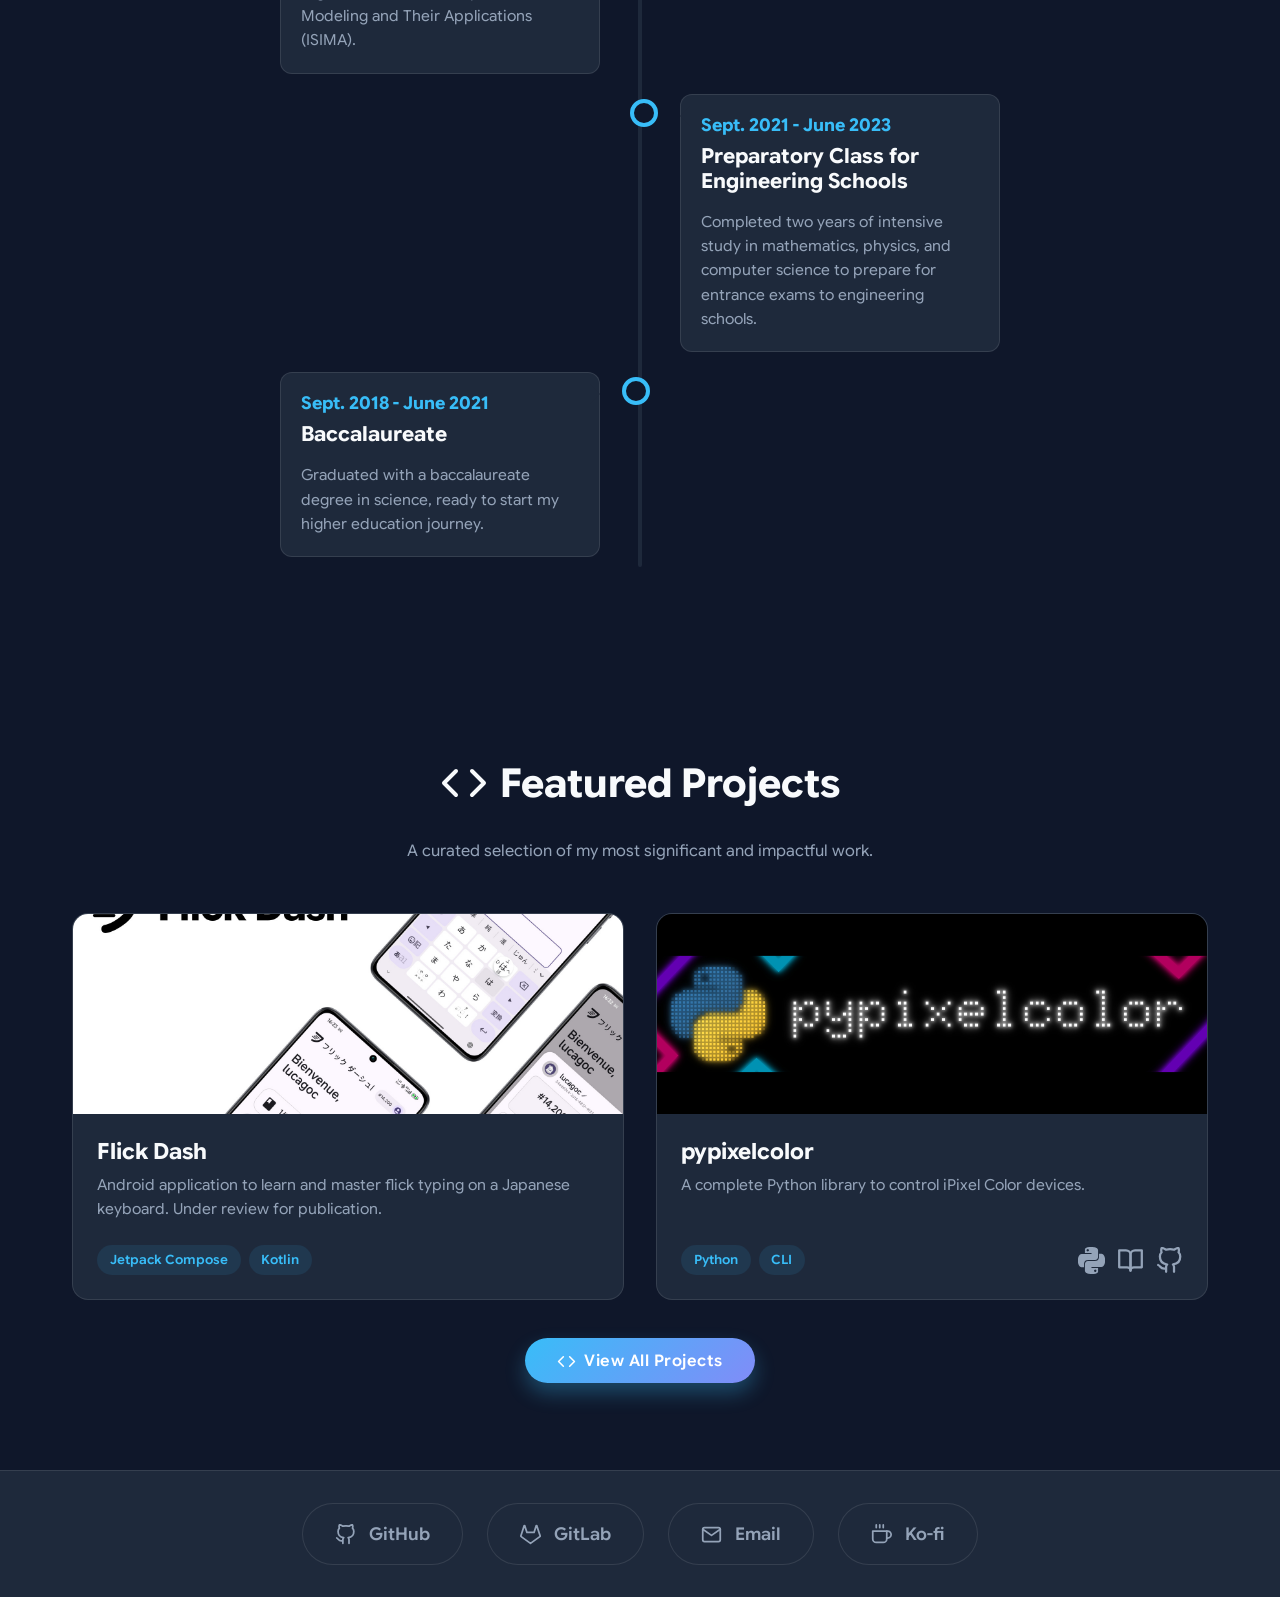
==== commit 4e5a0304: "Optimized images, fix dates" ====
--- a/index.html
+++ b/index.html
@@ -85,7 +85,7 @@
             <div class="timeline">
                 <div class="timeline-item right">
                     <div class="timeline-content">
-                        <h3 data-i18n="timeline-date-1">April 2026 - Present</h3>
+                        <h3 data-i18n="timeline-date-1">April 2026 - July 2026</h3>
                         <h4 data-i18n="timeline-title-1">International Student at SIT</h4>
                         <p data-i18n="timeline-desc-1">Currently pursuing coursework in electrical engineering and
                             gaining valuable international experience in a global academic setting.</p>
@@ -93,7 +93,7 @@
                 </div>
                 <div class="timeline-item left">
                     <div class="timeline-content">
-                        <h3 data-i18n="timeline-date-2">Sept. 2023 - Present</h3>
+                        <h3 data-i18n="timeline-date-2">Sept. 2023 - Sept. 2026</h3>
                         <h4 data-i18n="timeline-title-2">Software Engineering Student</h4>
                         <p data-i18n="timeline-desc-2">Studying Computer Science at the Higher Institute of Computer
                             Science, Modeling and Their
@@ -131,7 +131,7 @@
                 <!-- Flick Dash -->
                 <div class="project-card">
                     <div class="project-image">
-                        <img src="assets/img/projects/flick_dash.png" alt="Flick Dash application interface">
+                        <img src="assets/img/projects/flick_dash.jpg" alt="Flick Dash application interface">
                     </div>
                     <div class="project-info">
                         <h3>Flick Dash</h3>
@@ -148,7 +148,7 @@
                 <!-- Pypixelcolor -->
                 <div class="project-card">
                     <div class="project-image">
-                        <img src="assets/img/projects/pypixelcolor.png" alt="Pypixelcolor project banner">
+                        <img src="assets/img/projects/pypixelcolor.jpg" alt="Pypixelcolor project banner">
                     </div>
                     <div class="project-info">
                         <h3>pypixelcolor</h3>
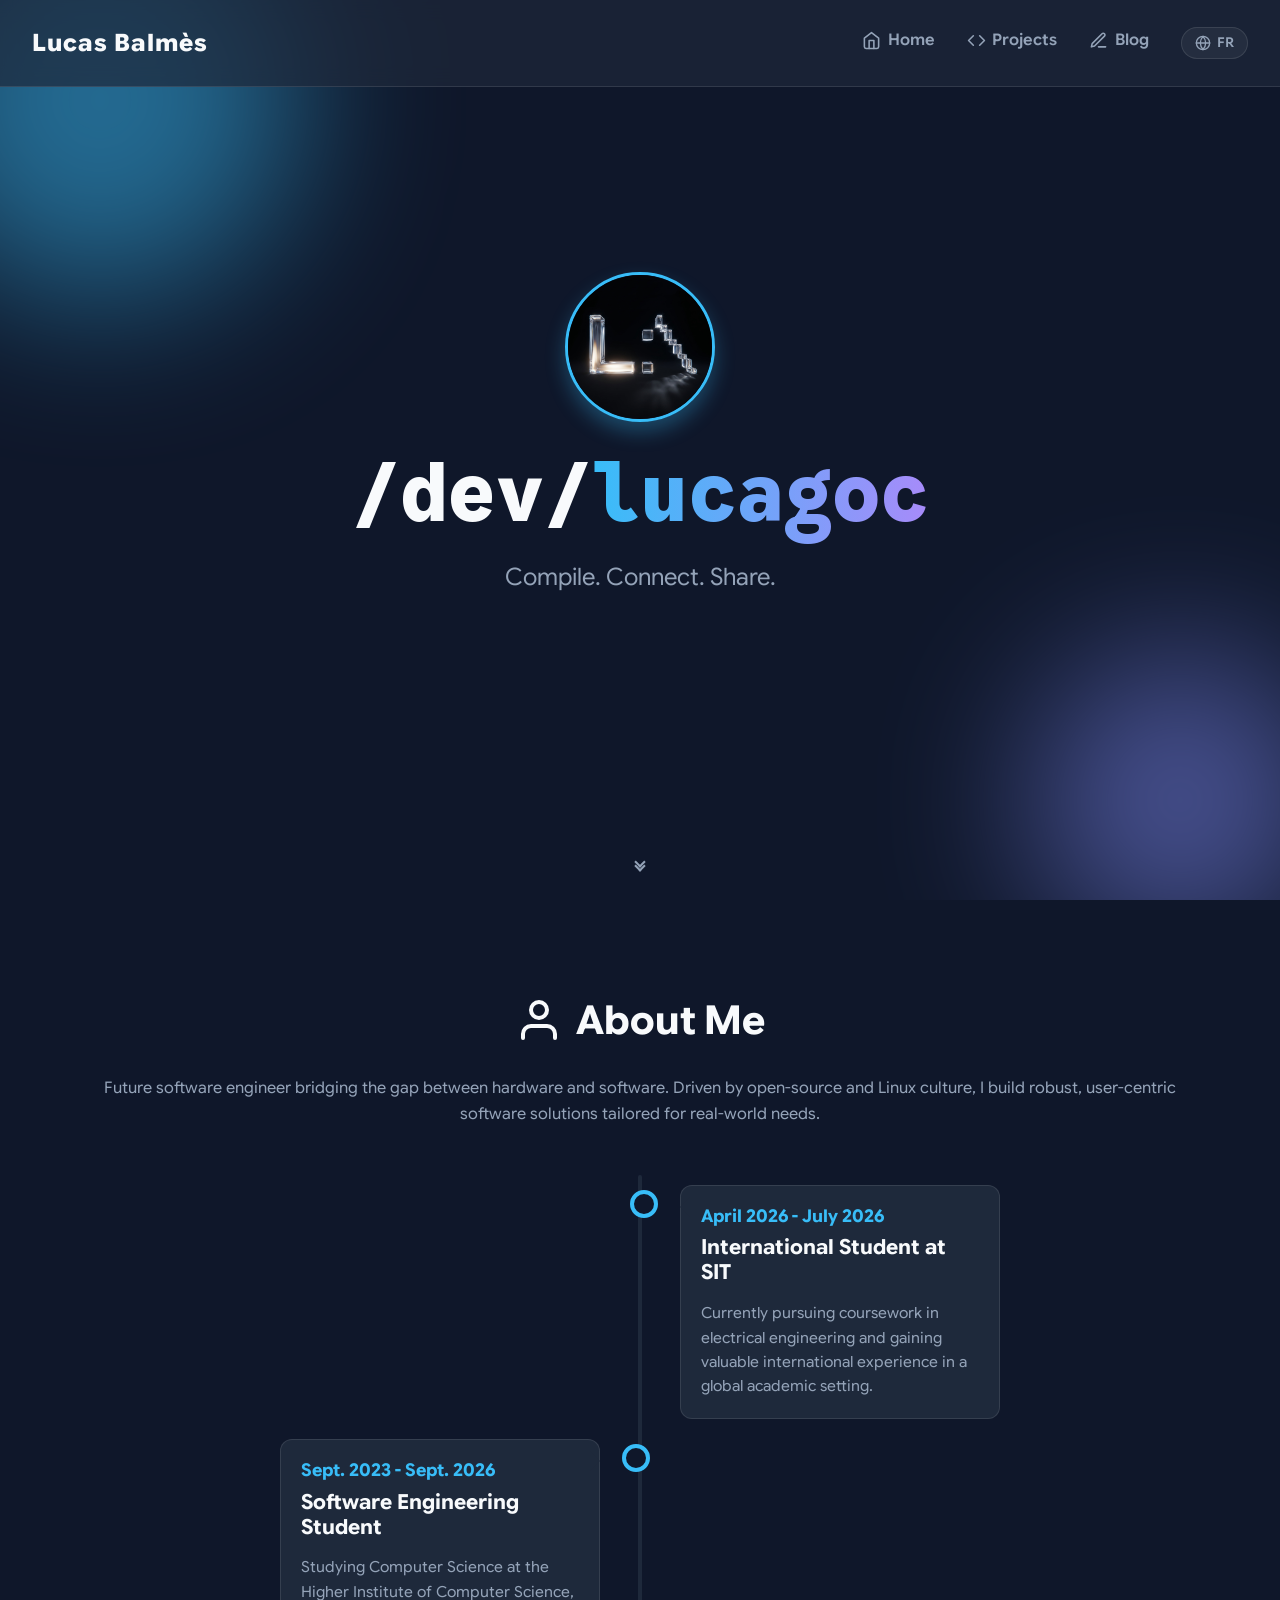
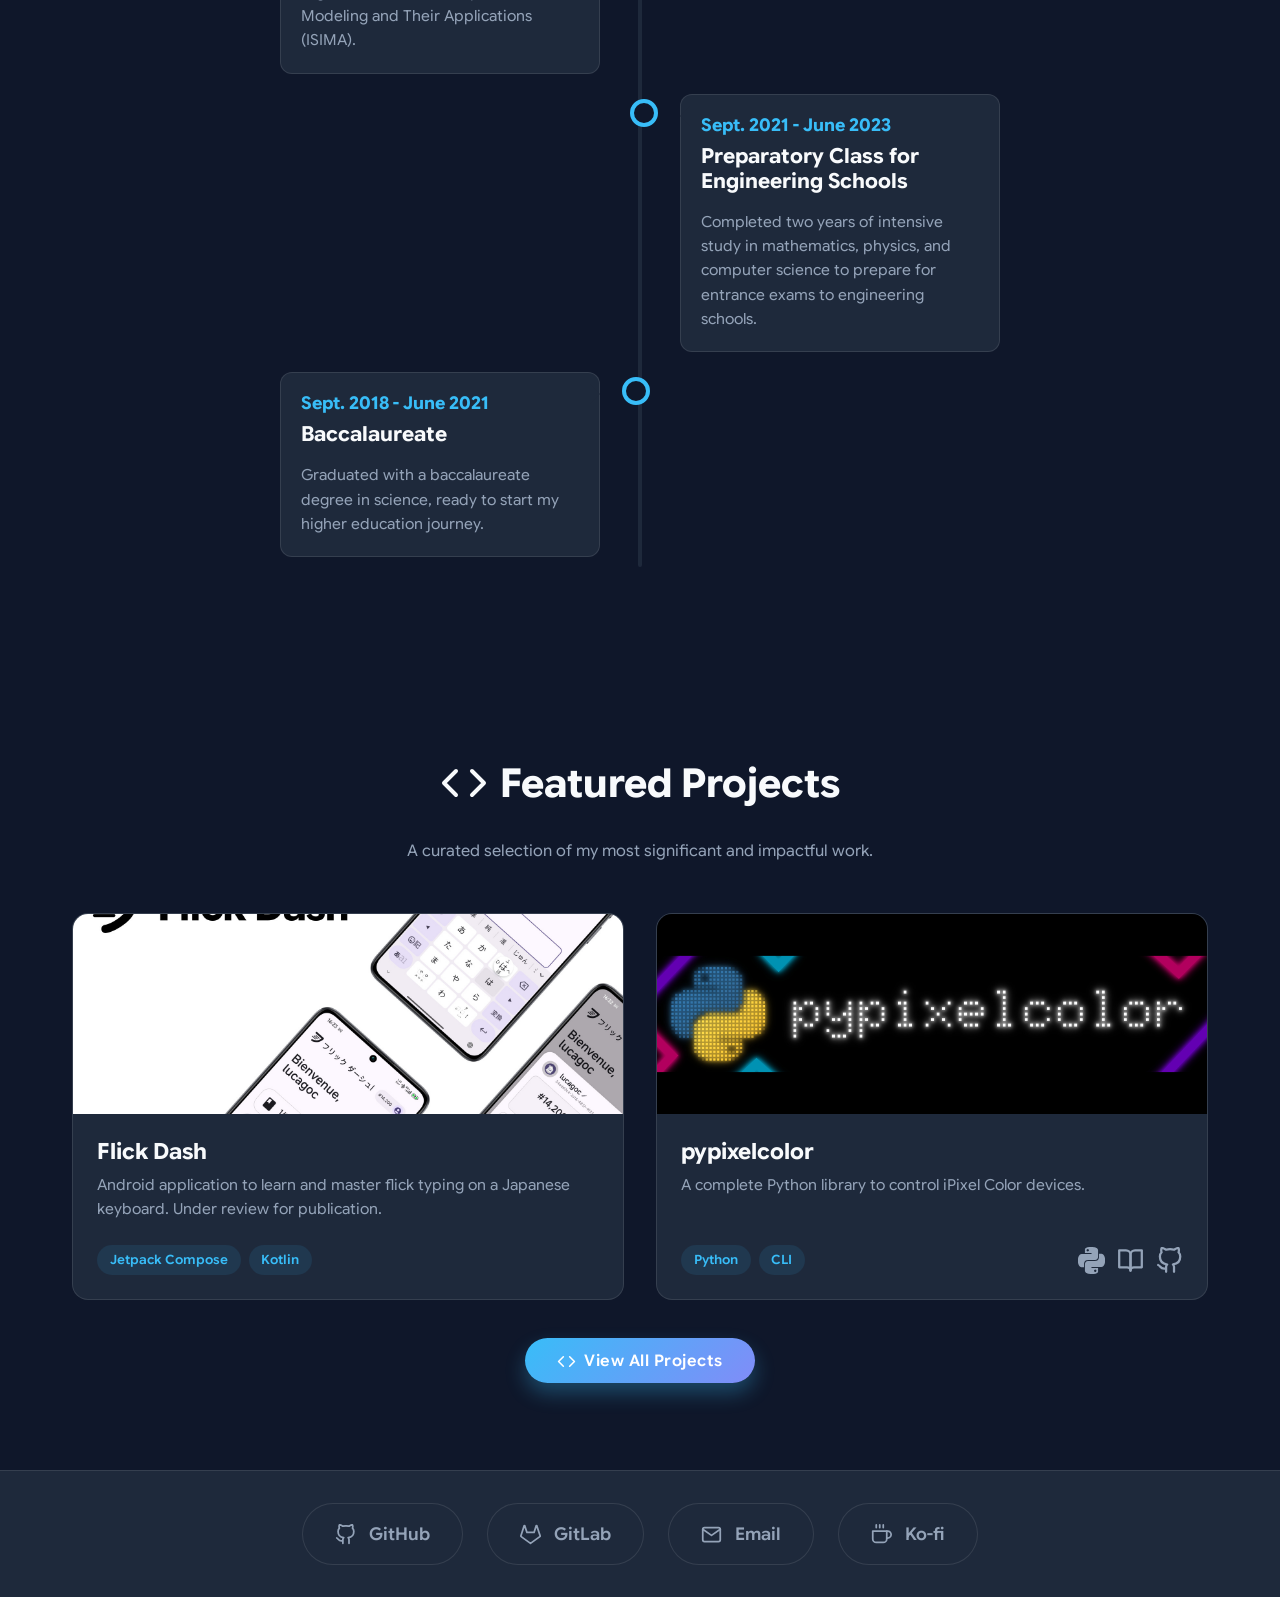
==== commit 5e5cab57: "Added blog link" ====
--- a/index.html
+++ b/index.html
@@ -32,6 +32,8 @@
                 <li><a href="#hero"><span class="icon icon-home"></span><span data-i18n="nav-home">Home</span></a></li>
                 <li><a href="projects.html"><span class="icon icon-projects"></span><span
                             data-i18n="nav-projects">Projects</span></a></li>
+                <li><a href="https://blog.lucagoc.fr" target="_blank" rel="noopener noreferrer"><span
+                            class="icon icon-blog"></span><span data-i18n="nav-blog">Blog</span></a></li>
                 <li>
                     <button id="lang-switch" class="lang-switch-btn" aria-label="Toggle language">
                         <span class="icon icon-globe"></span>
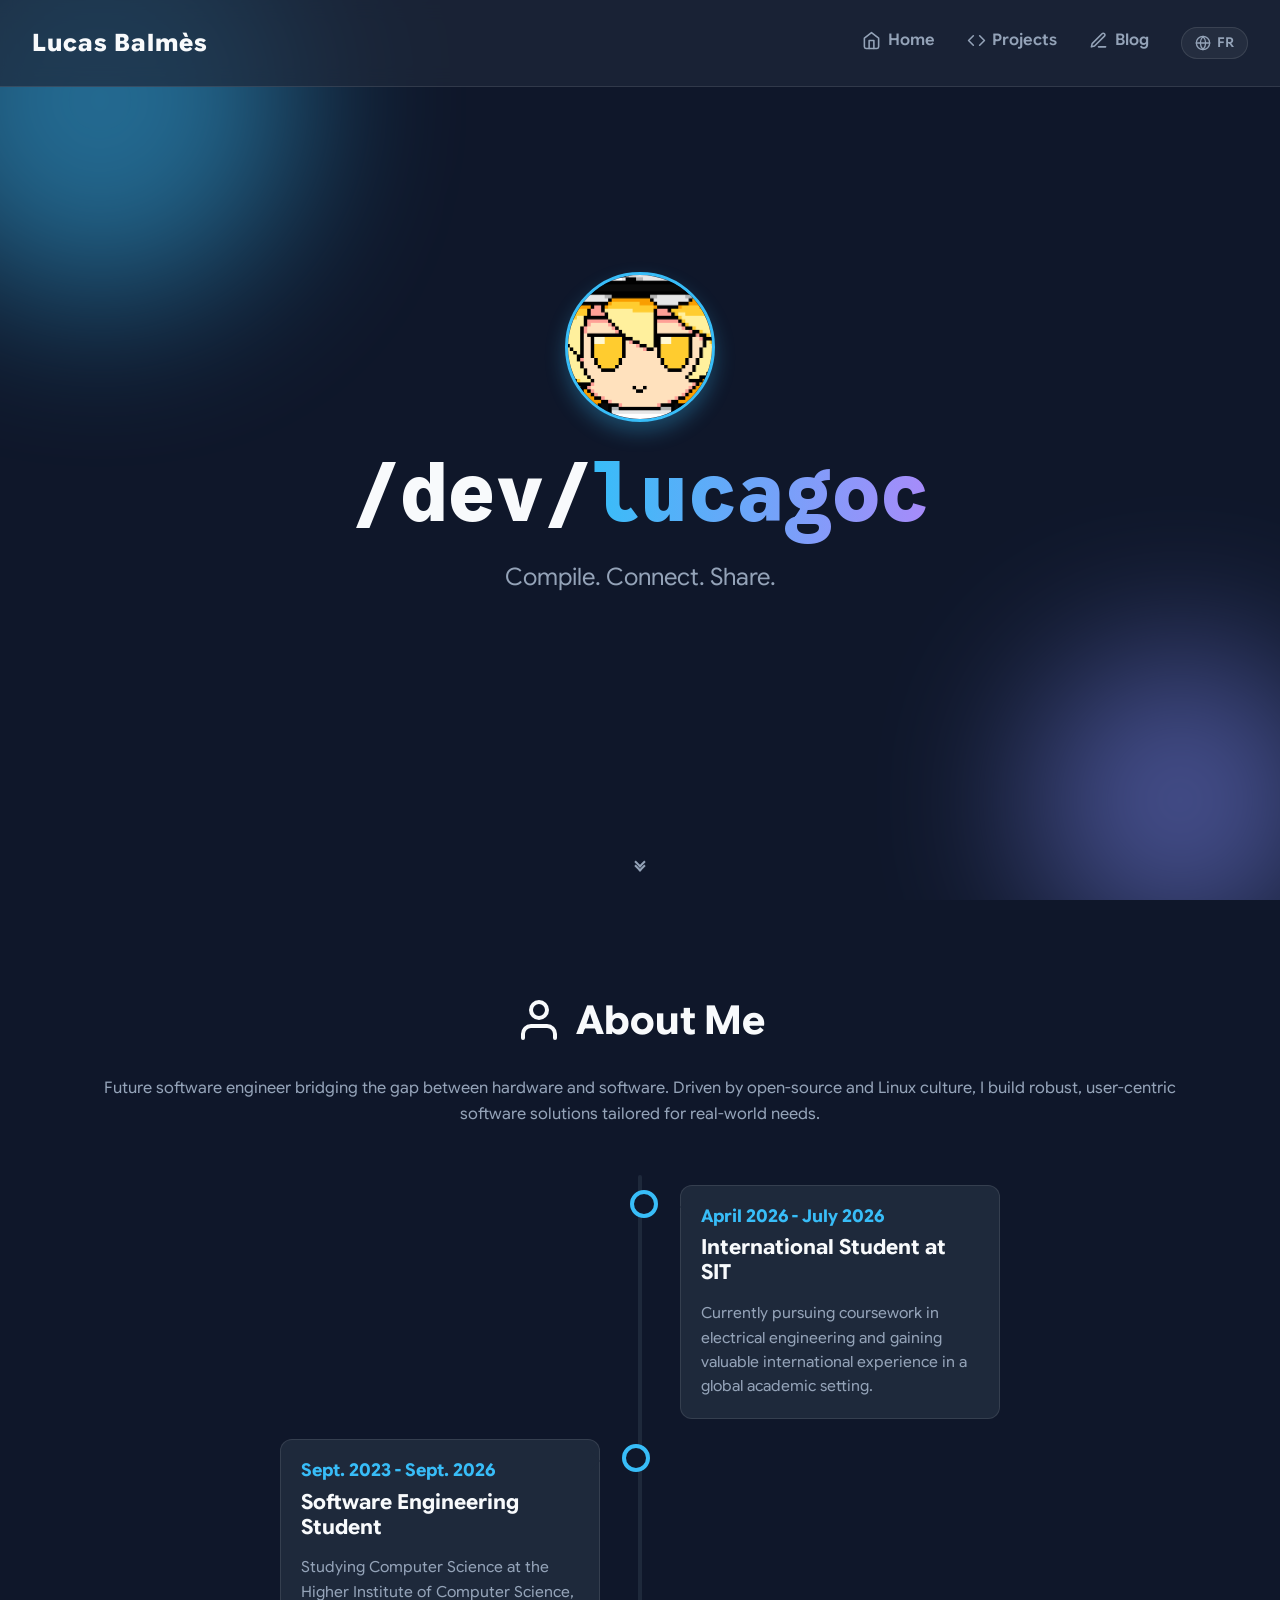
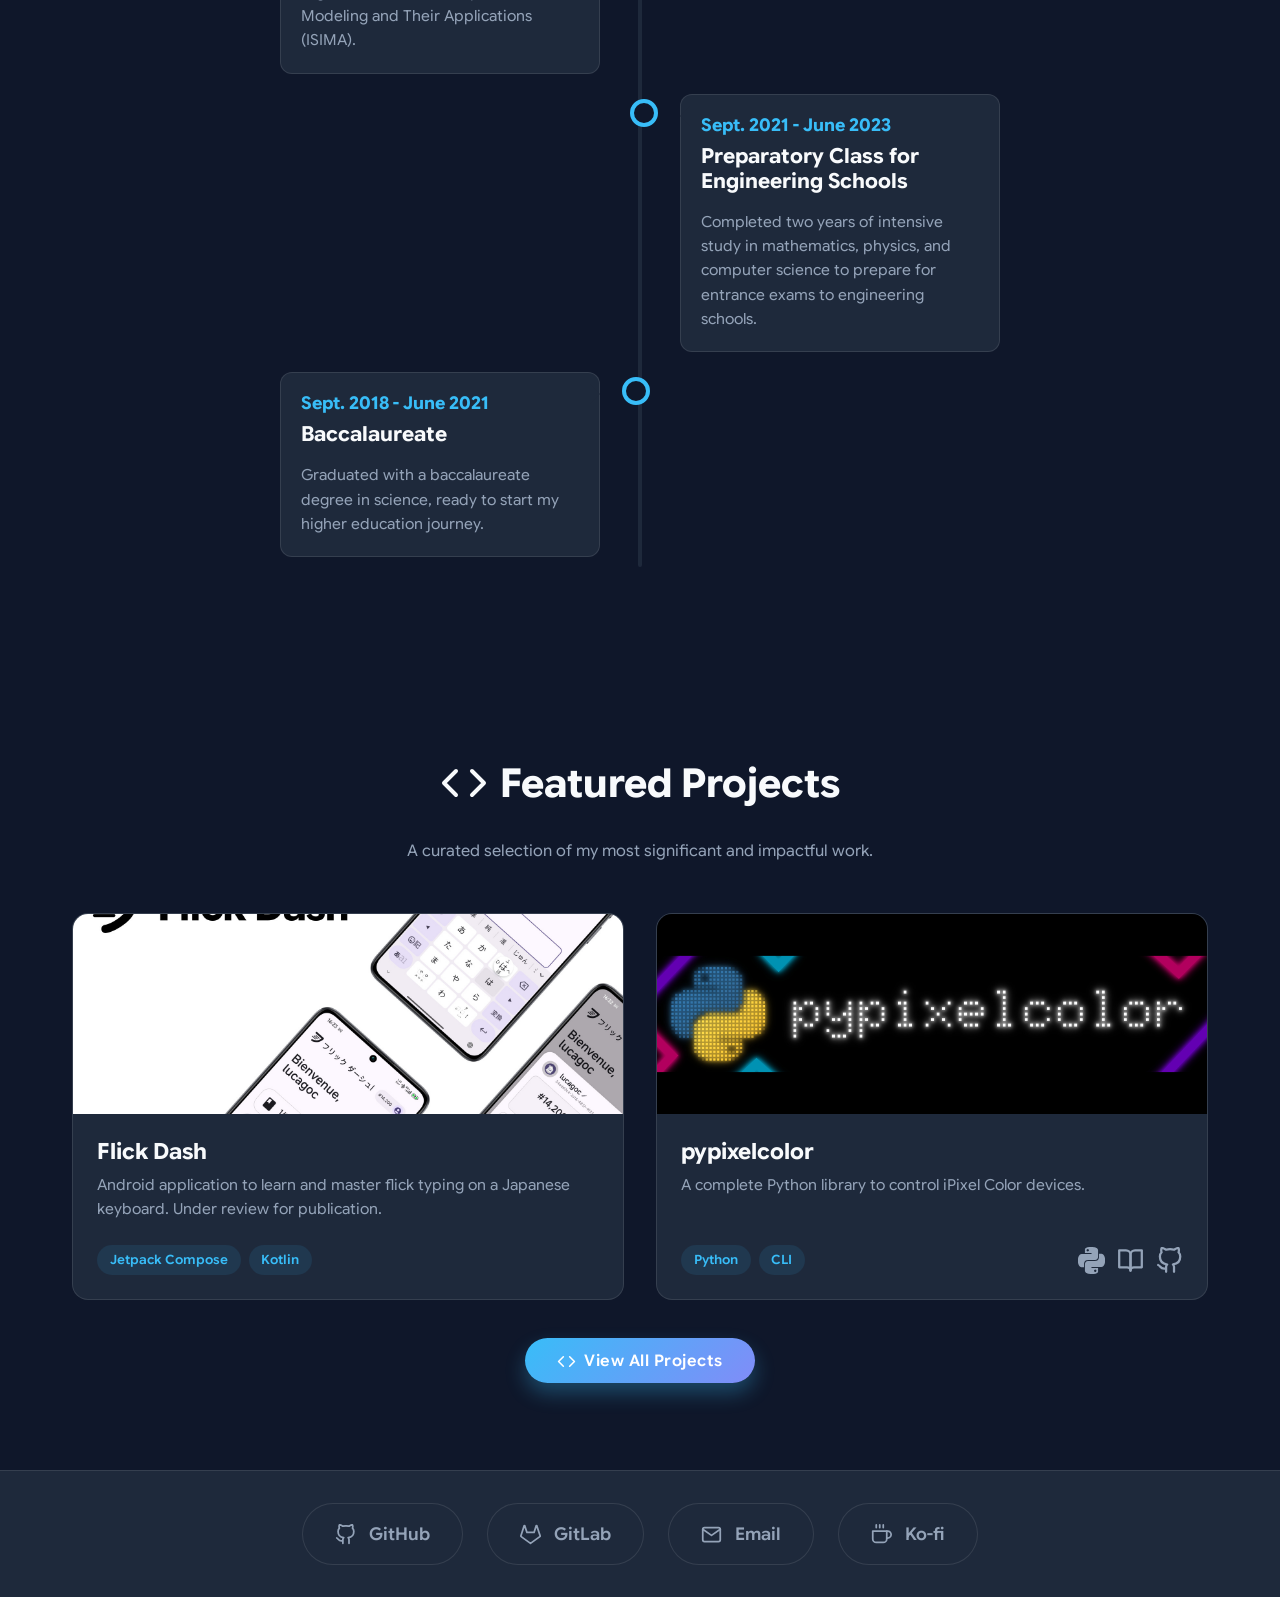
==== commit d375aaac: "Change pfp" ====
--- a/index.html
+++ b/index.html
@@ -50,8 +50,8 @@
             <div class="hero-content">
                 <div class="profile-pic-container fade-in">
                     <div class="profile-pic-card">
-                        <img src="assets/img/pfp.jpg" alt="Lucas Balmès Profile Picture" class="profile-pic front">
-                        <img src="assets/img/grace.png" alt="Grace" class="profile-pic back">
+                        <img src="assets/img/profile.png" alt="Profile Picture" class="profile-pic front">
+                        <img src="assets/img/reimu.png" alt="Easter Egg" class="profile-pic back">
                     </div>
                 </div>
                 <h1 class="fade-in">/dev/<span class="highlight">lucagoc</span>
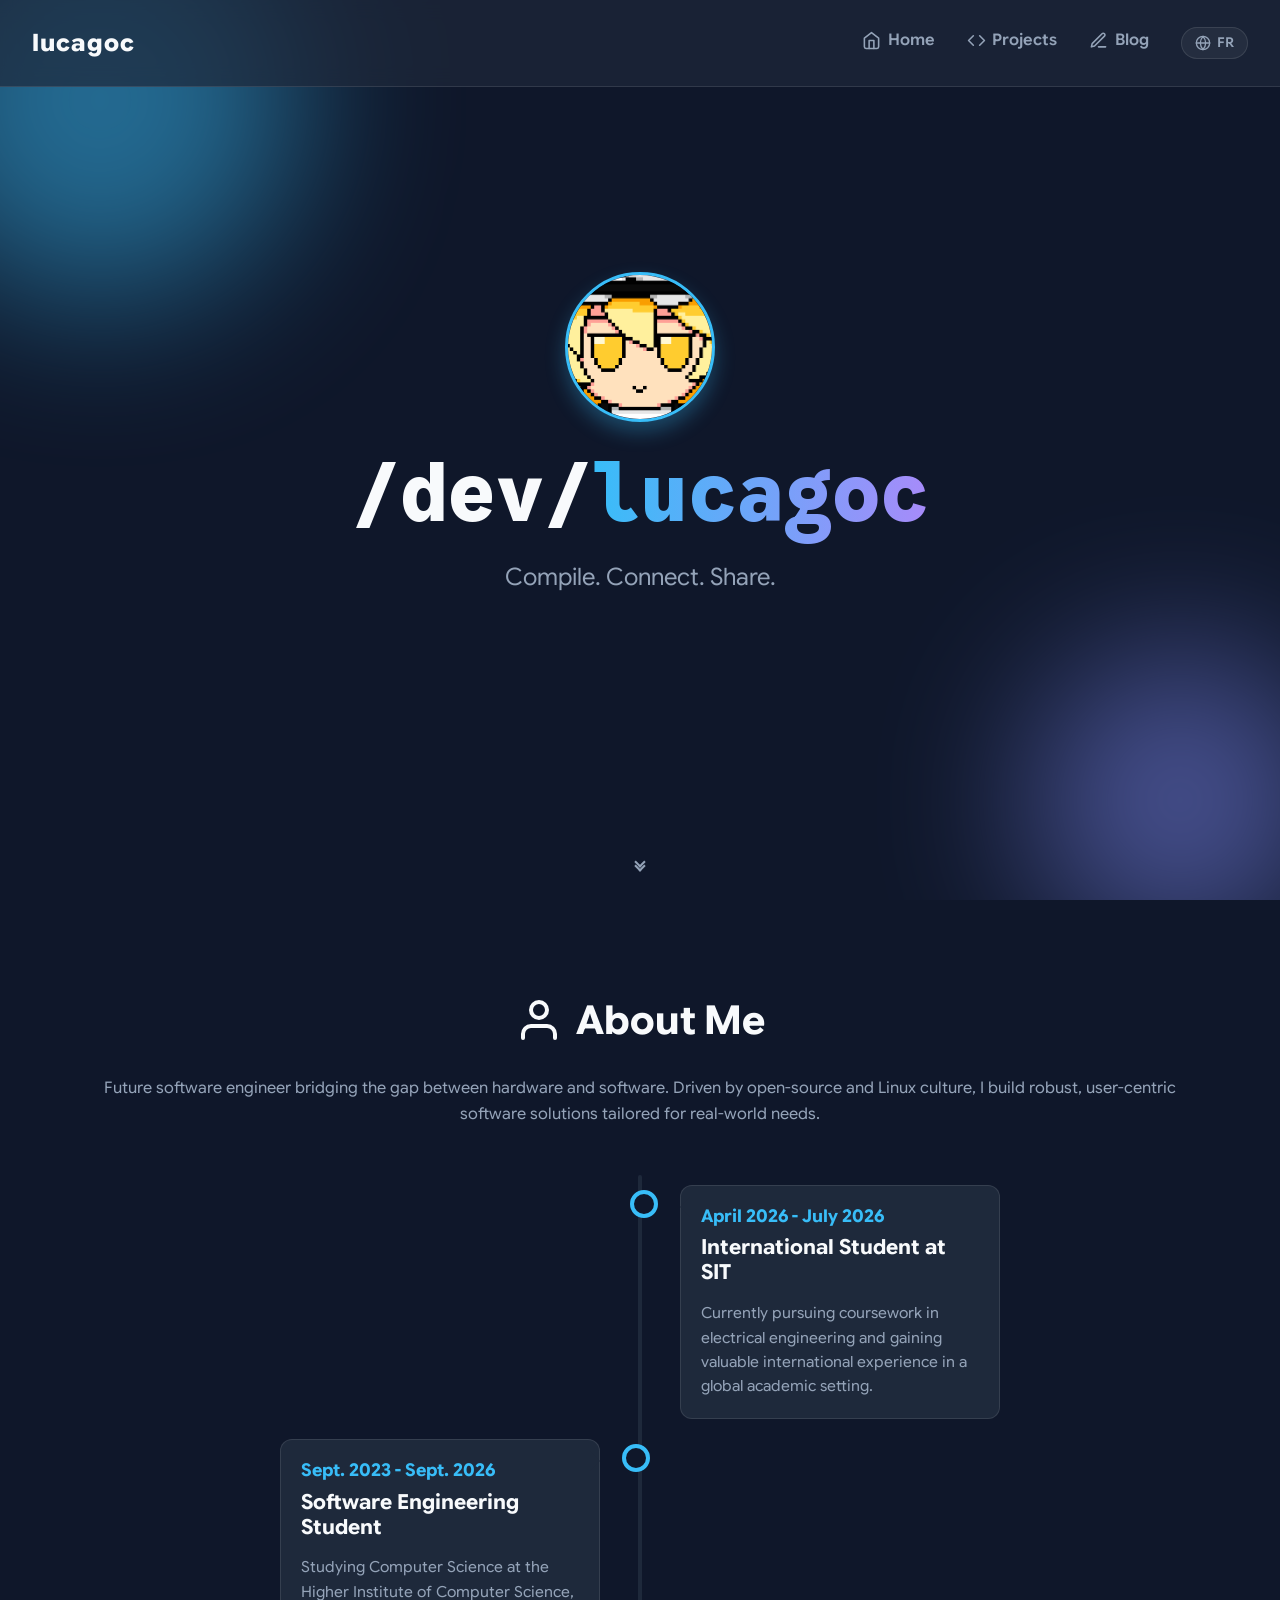
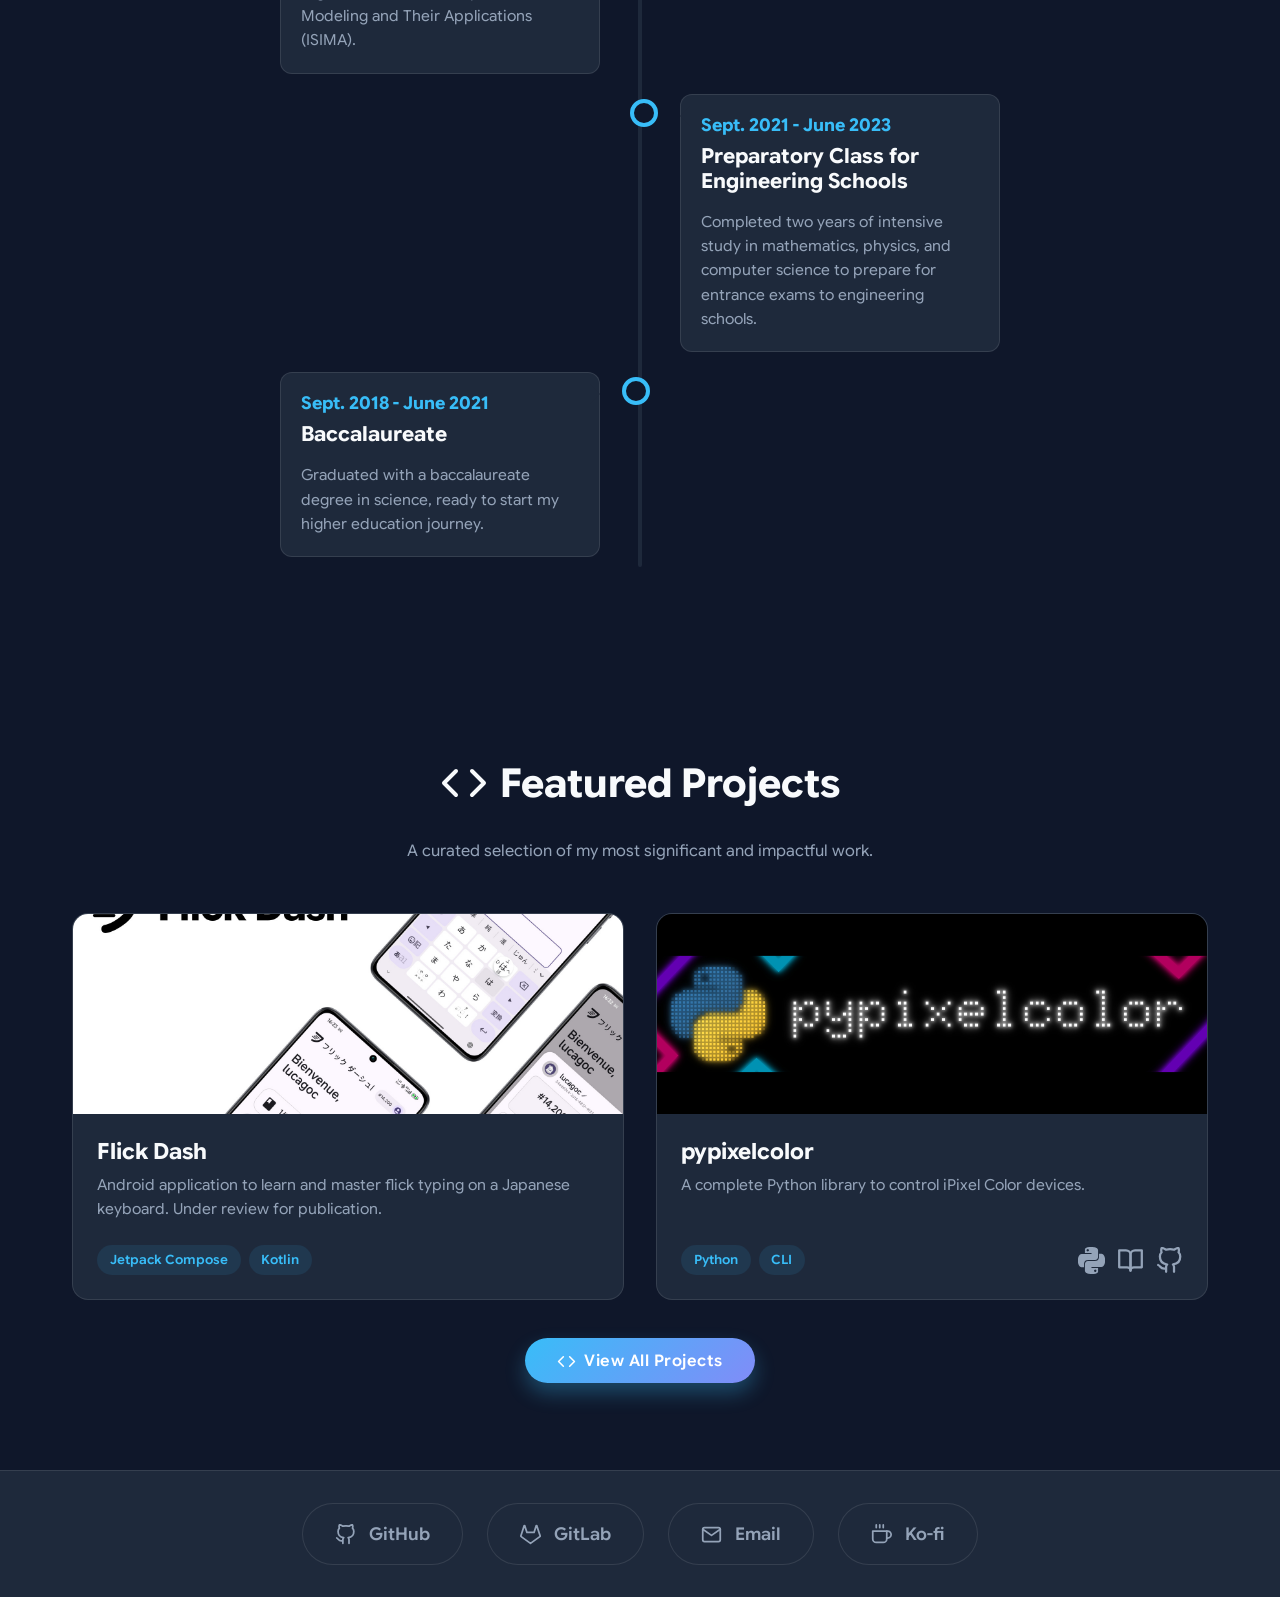
==== commit d85caf54: "removed names" ====
--- a/index.html
+++ b/index.html
@@ -4,7 +4,7 @@
 <head>
     <meta charset="UTF-8">
     <meta name="viewport" content="width=device-width, initial-scale=1.0">
-    <title>Lucas Balmès - Portfolio</title>
+    <title>lucagoc</title>
     <link rel="icon" type="image/png" href="assets/favicon/favicon.png">
     <link rel="stylesheet" href="assets/css/base.css">
     <link rel="stylesheet" href="assets/css/animations.css">
@@ -26,7 +26,7 @@
 
 <body>
     <header class="navbar">
-        <a href="index.html" class="logo">Lucas Balmès</a>
+        <a href="index.html" class="logo">lucagoc</a>
         <nav>
             <ul class="nav-links">
                 <li><a href="#hero"><span class="icon icon-home"></span><span data-i18n="nav-home">Home</span></a></li>
